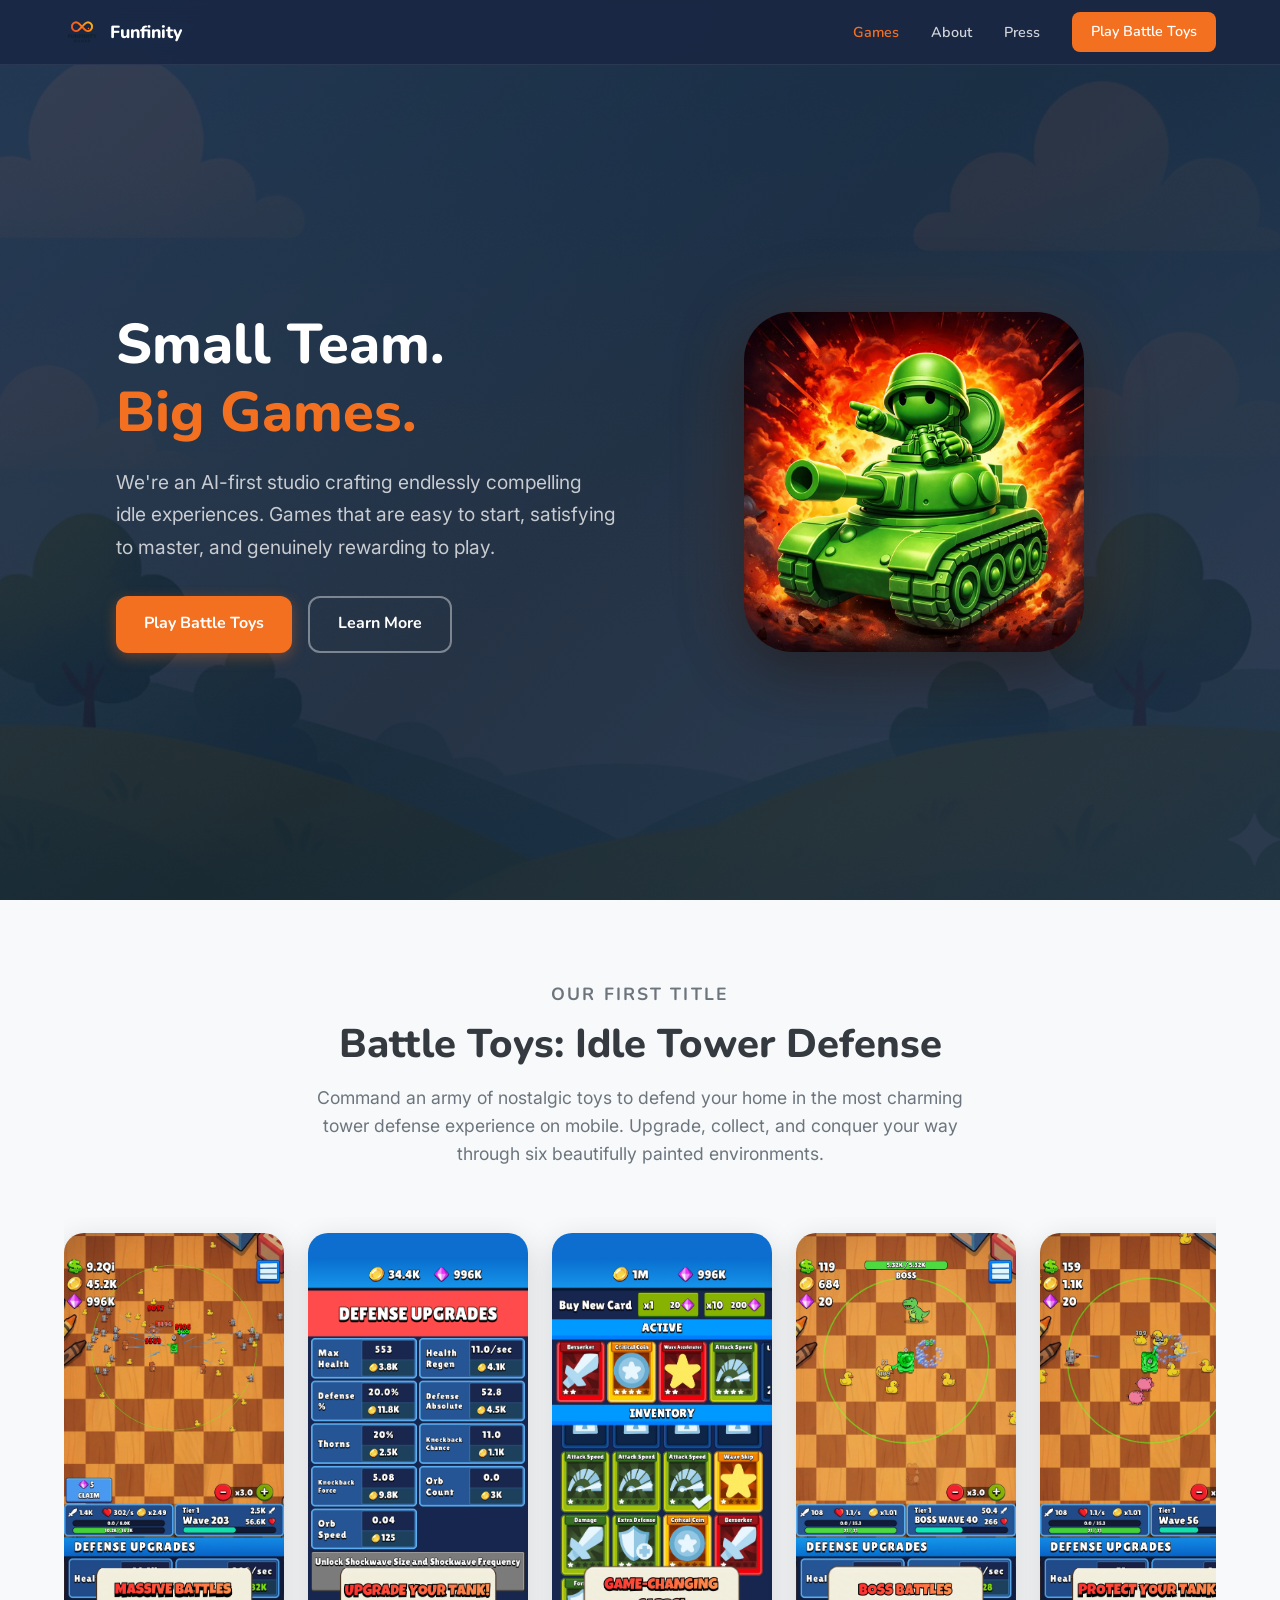
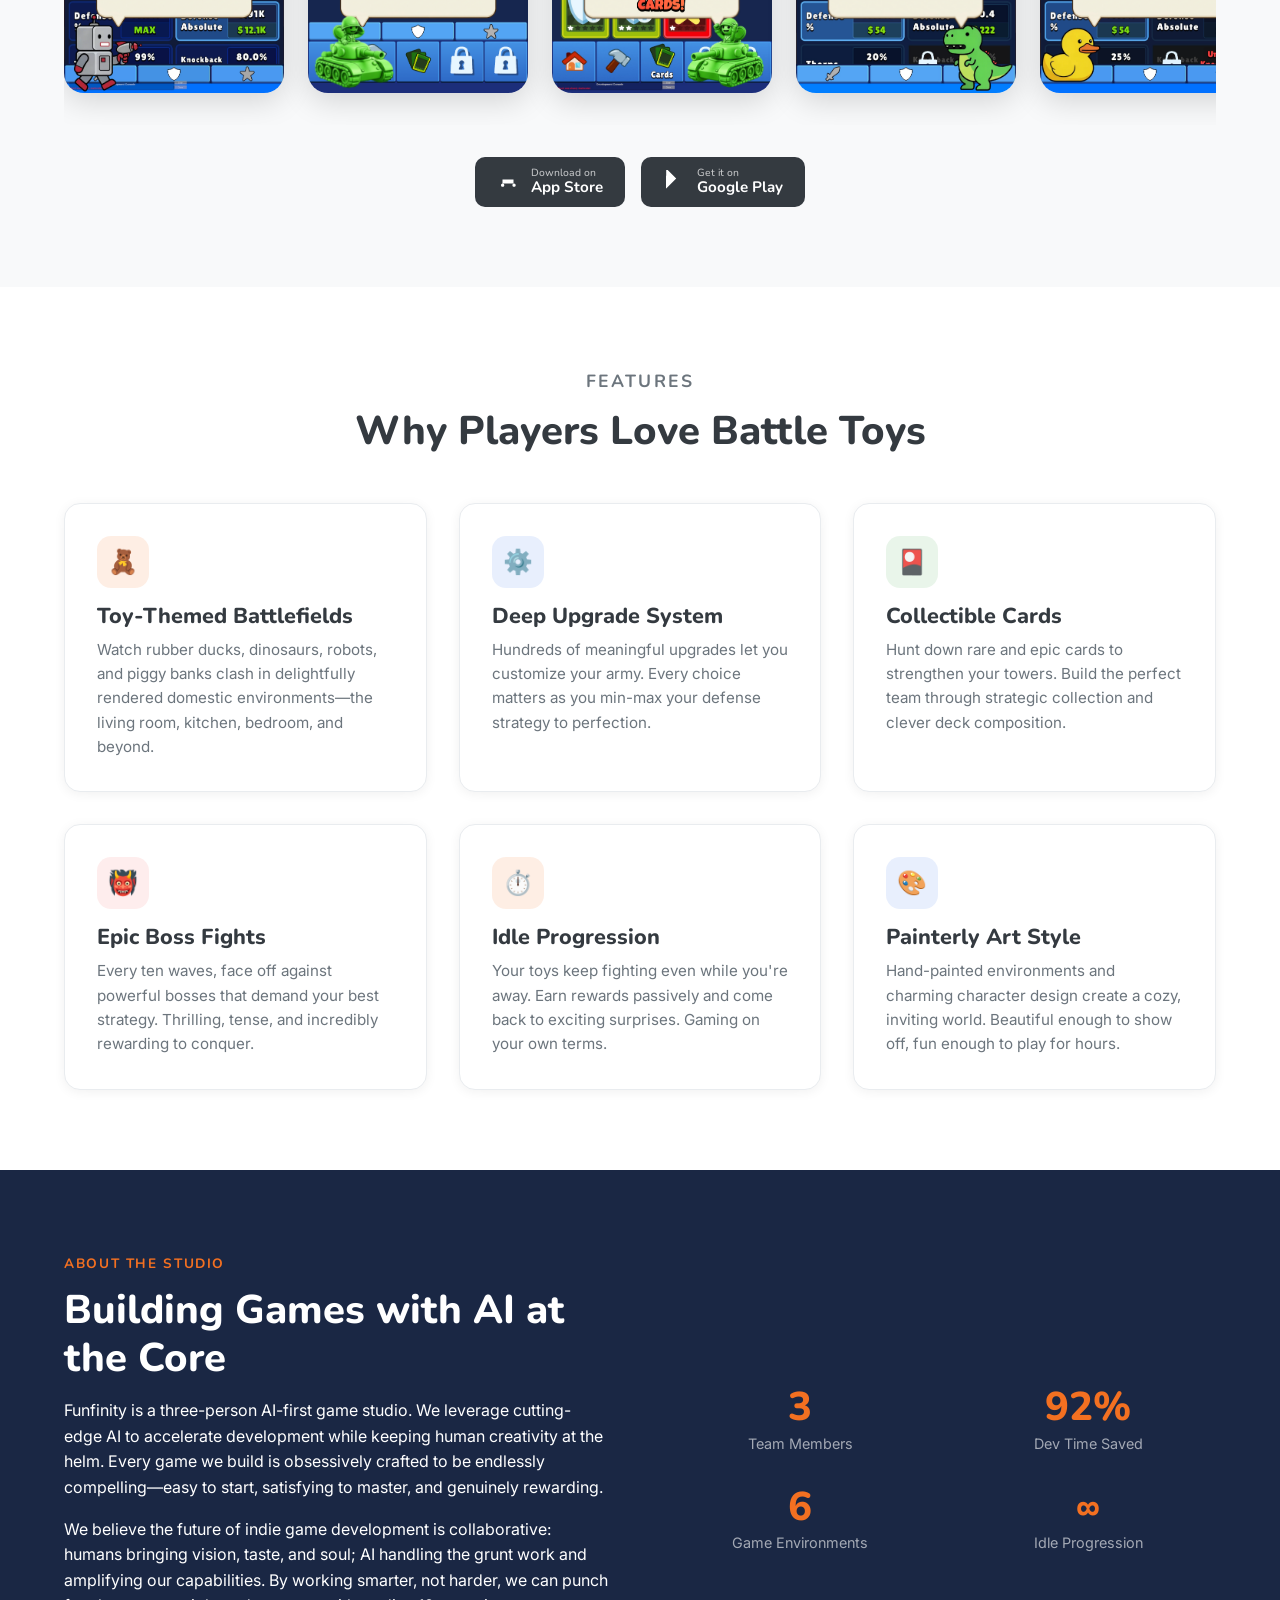
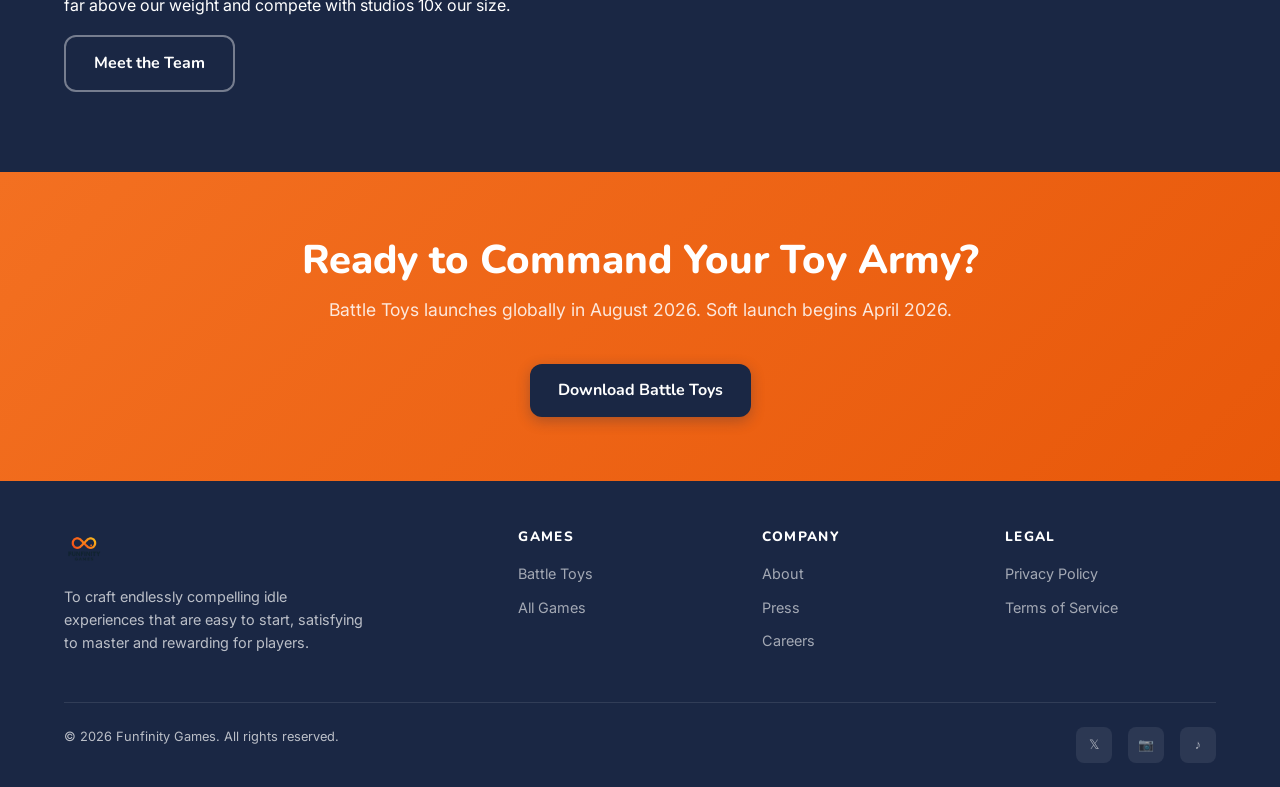
==== index.html @ ddb22864 "Add complete Funfinity Games website Full static site for GitHub Pages: homepage, Battle Toys game p" ====
<!DOCTYPE html>
<html lang="en">
<head>
  <meta charset="UTF-8">
  <meta name="viewport" content="width=device-width, initial-scale=1.0">
  <title>Funfinity Games — Battle Toys: Idle Tower Defense</title>
  <meta name="description" content="Funfinity is an AI-first game studio building endlessly compelling idle games. Play Battle Toys, where childhood toys wage epic battles across your house.">

  <!-- Open Graph for social sharing -->
  <meta property="og:title" content="Funfinity Games — Battle Toys: Idle Tower Defense">
  <meta property="og:description" content="Funfinity is an AI-first game studio building endlessly compelling idle games. Play Battle Toys, where childhood toys wage epic battles across your house.">
  <meta property="og:type" content="website">
  <meta property="og:url" content="https://funfinity.games">
  <meta property="og:image" content="https://funfinity.games/images/battle-toys-icon.png">

  <!-- Google Fonts -->
  <link rel="preconnect" href="https://fonts.googleapis.com">
  <link rel="preconnect" href="https://fonts.gstatic.com" crossorigin>
  <link href="https://fonts.googleapis.com/css2?family=Nunito:wght@600;700;800;900&family=Inter:wght@400;500;600&display=swap" rel="stylesheet">

  <!-- Styles -->
  <link rel="stylesheet" href="styles.css">
</head>
<body>
  <!-- Navigation -->
  <nav class="site-nav">
    <div class="nav-inner container">
      <a href="#" class="nav-logo">
        <img src="images/funfinity-logo.png" alt="Funfinity">
        <span>Funfinity</span>
      </a>
      <ul class="nav-links">
        <li><a href="#games" class="active">Games</a></li>
        <li><a href="about.html">About</a></li>
        <li><a href="press.html">Press</a></li>
        <li><a href="battle-toys.html" class="nav-cta">Play Battle Toys</a></li>
      </ul>
      <button class="nav-toggle" aria-label="Toggle menu">
        <span></span><span></span><span></span>
      </button>
    </div>
  </nav>

  <!-- Hero Section -->
  <section class="hero">
    <div class="hero-bg"></div>
    <div class="container">
      <div class="hero-content">
        <div class="hero-text">
          <h1>Small Team.<br><span class="highlight">Big Games.</span></h1>
          <p class="subtitle">We're an AI-first studio crafting endlessly compelling idle experiences. Games that are easy to start, satisfying to master, and genuinely rewarding to play.</p>
          <div class="hero-buttons">
            <a href="battle-toys.html" class="btn btn-primary">Play Battle Toys</a>
            <a href="about.html" class="btn btn-outline">Learn More</a>
          </div>
        </div>
        <div class="hero-visual">
          <img src="images/battle-toys-icon.png" alt="Battle Toys app icon" class="hero-icon">
        </div>
      </div>
    </div>
  </section>

  <!-- Game Showcase Section -->
  <section id="games" class="section section-light">
    <div class="container">
      <div class="section-header">
        <p class="section-label">Our First Title</p>
        <h2>Battle Toys: Idle Tower Defense</h2>
        <p>Command an army of nostalgic toys to defend your home in the most charming tower defense experience on mobile. Upgrade, collect, and conquer your way through six beautifully painted environments.</p>
      </div>

      <div class="screenshots-row">
        <div class="screenshot-item">
          <img src="images/screenshot-1.png" alt="Battle Toys gameplay">
        </div>
        <div class="screenshot-item">
          <img src="images/screenshot-2.png" alt="Battle Toys gameplay">
        </div>
        <div class="screenshot-item">
          <img src="images/screenshot-3.png" alt="Battle Toys gameplay">
        </div>
        <div class="screenshot-item">
          <img src="images/screenshot-4.png" alt="Battle Toys gameplay">
        </div>
        <div class="screenshot-item">
          <img src="images/screenshot-5.png" alt="Battle Toys gameplay">
        </div>
        <div class="screenshot-item">
          <img src="images/screenshot-6.png" alt="Battle Toys gameplay">
        </div>
      </div>

      <div class="store-buttons" style="justify-content: center; margin-top: 2rem;">
        <a href="#" class="store-btn">
          <svg viewBox="0 0 24 24" xmlns="http://www.w3.org/2000/svg">
            <path d="M17.05 13.5c-.91 0-1.64.75-1.64 1.68 0 .93.73 1.69 1.64 1.69.9 0 1.64-.76 1.64-1.69 0-.93-.74-1.68-1.64-1.68zm-11.4 0c-.91 0-1.64.75-1.64 1.68 0 .93.73 1.69 1.64 1.69.9 0 1.64-.76 1.64-1.69 0-.93-.74-1.68-1.64-1.68zM5.5 9.5h11v4h-11z"/>
          </svg>
          <div>
            <span class="store-label">Download on</span>
            <span class="store-name">App Store</span>
          </div>
        </a>
        <a href="#" class="store-btn">
          <svg viewBox="0 0 24 24" xmlns="http://www.w3.org/2000/svg">
            <path d="M3.2 5.5c-.1.1-.2.3-.2.5v12c0 .2.1.4.2.5l10-10-10-10zm10.8 10.5L6.5 19c-.4.2-.8 0-1-. 4L3.2 6.5c.2.5 1 1 1.3 1.2l7.7 7.3z"/>
          </svg>
          <div>
            <span class="store-label">Get it on</span>
            <span class="store-name">Google Play</span>
          </div>
        </a>
      </div>
    </div>
  </section>

  <!-- Features Section -->
  <section class="section">
    <div class="container">
      <div class="section-header">
        <p class="section-label">Features</p>
        <h2>Why Players Love Battle Toys</h2>
      </div>

      <div class="features-grid">
        <div class="feature-card">
          <div class="feature-icon orange">🧸</div>
          <h3>Toy-Themed Battlefields</h3>
          <p>Watch rubber ducks, dinosaurs, robots, and piggy banks clash in delightfully rendered domestic environments—the living room, kitchen, bedroom, and beyond.</p>
        </div>

        <div class="feature-card">
          <div class="feature-icon blue">⚙️</div>
          <h3>Deep Upgrade System</h3>
          <p>Hundreds of meaningful upgrades let you customize your army. Every choice matters as you min-max your defense strategy to perfection.</p>
        </div>

        <div class="feature-card">
          <div class="feature-icon green">🎴</div>
          <h3>Collectible Cards</h3>
          <p>Hunt down rare and epic cards to strengthen your towers. Build the perfect team through strategic collection and clever deck composition.</p>
        </div>

        <div class="feature-card">
          <div class="feature-icon red">👹</div>
          <h3>Epic Boss Fights</h3>
          <p>Every ten waves, face off against powerful bosses that demand your best strategy. Thrilling, tense, and incredibly rewarding to conquer.</p>
        </div>

        <div class="feature-card">
          <div class="feature-icon orange">⏱️</div>
          <h3>Idle Progression</h3>
          <p>Your toys keep fighting even while you're away. Earn rewards passively and come back to exciting surprises. Gaming on your own terms.</p>
        </div>

        <div class="feature-card">
          <div class="feature-icon blue">🎨</div>
          <h3>Painterly Art Style</h3>
          <p>Hand-painted environments and charming character design create a cozy, inviting world. Beautiful enough to show off, fun enough to play for hours.</p>
        </div>
      </div>
    </div>
  </section>

  <!-- Studio Section -->
  <section class="section section-dark">
    <div class="container">
      <div class="two-col">
        <div>
          <p class="section-label">About the Studio</p>
          <h2>Building Games with AI at the Core</h2>
          <p>Funfinity is a three-person AI-first game studio. We leverage cutting-edge AI to accelerate development while keeping human creativity at the helm. Every game we build is obsessively crafted to be endlessly compelling—easy to start, satisfying to master, and genuinely rewarding.</p>
          <p>We believe the future of indie game development is collaborative: humans bringing vision, taste, and soul; AI handling the grunt work and amplifying our capabilities. By working smarter, not harder, we can punch far above our weight and compete with studios 10x our size.</p>
          <a href="about.html" class="btn btn-outline">Meet the Team</a>
        </div>

        <div class="stats-row">
          <div class="stat-item">
            <div class="stat-number">3</div>
            <div class="stat-label">Team Members</div>
          </div>
          <div class="stat-item">
            <div class="stat-number">92%</div>
            <div class="stat-label">Dev Time Saved</div>
          </div>
          <div class="stat-item">
            <div class="stat-number">6</div>
            <div class="stat-label">Game Environments</div>
          </div>
          <div class="stat-item">
            <div class="stat-number">∞</div>
            <div class="stat-label">Idle Progression</div>
          </div>
        </div>
      </div>
    </div>
  </section>

  <!-- CTA Band -->
  <section class="cta-band">
    <div class="container">
      <h2>Ready to Command Your Toy Army?</h2>
      <p>Battle Toys launches globally in August 2026. Soft launch begins April 2026.</p>
      <a href="battle-toys.html" class="btn btn-dark" style="margin-top: 1rem;">Download Battle Toys</a>
    </div>
  </section>

  <!-- Footer -->
  <footer class="site-footer">
    <div class="container">
      <div class="footer-grid">
        <div class="footer-brand">
          <img src="images/funfinity-logo.png" alt="Funfinity">
          <p>To craft endlessly compelling idle experiences that are easy to start, satisfying to master and rewarding for players.</p>
        </div>

        <div class="footer-col">
          <h4>Games</h4>
          <ul>
            <li><a href="battle-toys.html">Battle Toys</a></li>
            <li><a href="#games">All Games</a></li>
          </ul>
        </div>

        <div class="footer-col">
          <h4>Company</h4>
          <ul>
            <li><a href="about.html">About</a></li>
            <li><a href="press.html">Press</a></li>
            <li><a href="#">Careers</a></li>
          </ul>
        </div>

        <div class="footer-col">
          <h4>Legal</h4>
          <ul>
            <li><a href="privacy.html">Privacy Policy</a></li>
            <li><a href="terms.html">Terms of Service</a></li>
          </ul>
        </div>
      </div>

      <div class="footer-bottom">
        <p>&copy; 2026 Funfinity Games. All rights reserved.</p>
        <div class="footer-social">
          <a href="#" title="X / Twitter" aria-label="Follow on X">𝕏</a>
          <a href="#" title="Instagram" aria-label="Follow on Instagram">📷</a>
          <a href="#" title="TikTok" aria-label="Follow on TikTok">♪</a>
        </div>
      </div>
    </div>
  </footer>

  <!-- Mobile Menu Toggle Script -->
  <script>
    document.querySelector('.nav-toggle').addEventListener('click', () => {
      document.querySelector('.nav-links').classList.toggle('open');
    });

    // Close mobile menu when a link is clicked
    document.querySelectorAll('.nav-links a').forEach(link => {
      link.addEventListener('click', () => {
        document.querySelector('.nav-links').classList.remove('open');
      });
    });
  </script>
</body>
</html>
---- styles.css ----
/* ============================================
   FUNFINITY GAMES — Website Styles
   Brand colors derived from logo & game UI
   ============================================ */

/* ---------- Reset & Base ---------- */
*, *::before, *::after { box-sizing: border-box; margin: 0; padding: 0; }

:root {
  /* Brand palette */
  --navy:       #1a2744;
  --navy-light: #243352;
  --blue:       #2563eb;
  --blue-ui:    #3478f6;
  --orange:     #f37021;
  --orange-light:#f9a825;
  --green:      #4caf50;
  --green-dark: #388e3c;
  --red-accent: #ef5350;
  --cream:      #fdf6ec;
  --white:      #ffffff;
  --gray-100:   #f8f9fa;
  --gray-200:   #e9ecef;
  --gray-400:   #adb5bd;
  --gray-600:   #6c757d;
  --gray-800:   #343a40;

  /* Typography */
  --font-heading: 'Nunito', 'Segoe UI', sans-serif;
  --font-body:    'Inter', 'Segoe UI', sans-serif;

  /* Layout */
  --max-w: 1200px;
  --section-py: 5rem;
}

html { scroll-behavior: smooth; font-size: 16px; }

body {
  font-family: var(--font-body);
  color: var(--gray-800);
  background: var(--white);
  line-height: 1.6;
  -webkit-font-smoothing: antialiased;
}

img { max-width: 100%; height: auto; display: block; }
a { color: var(--blue); text-decoration: none; transition: color .2s; }
a:hover { color: var(--orange); }

.container { max-width: var(--max-w); margin: 0 auto; padding: 0 1.5rem; }

/* ---------- Typography ---------- */
h1, h2, h3, h4 { font-family: var(--font-heading); font-weight: 800; line-height: 1.2; }
h1 { font-size: clamp(2.25rem, 5vw, 3.5rem); }
h2 { font-size: clamp(1.75rem, 4vw, 2.5rem); margin-bottom: 1rem; }
h3 { font-size: 1.35rem; margin-bottom: .5rem; }
p  { margin-bottom: 1rem; }

.section-label {
  display: inline-block;
  font-family: var(--font-heading);
  font-size: .85rem;
  font-weight: 700;
  letter-spacing: .12em;
  text-transform: uppercase;
  color: var(--orange);
  margin-bottom: .75rem;
}

/* ---------- Navigation ---------- */
.site-nav {
  position: fixed; top: 0; left: 0; right: 0; z-index: 1000;
  background: rgba(26, 39, 68, .95);
  backdrop-filter: blur(10px);
  -webkit-backdrop-filter: blur(10px);
  border-bottom: 1px solid rgba(255,255,255,.08);
}

.nav-inner {
  max-width: var(--max-w);
  margin: 0 auto;
  padding: 0 1.5rem;
  display: flex;
  align-items: center;
  justify-content: space-between;
  height: 64px;
}

.nav-logo { display: flex; align-items: center; gap: .6rem; }
.nav-logo img { height: 36px; width: auto; }
.nav-logo span { font-family: var(--font-heading); font-weight: 800; font-size: 1.1rem; color: var(--white); }

.nav-links { display: flex; align-items: center; gap: 2rem; list-style: none; }
.nav-links a {
  font-family: var(--font-heading);
  font-size: .9rem;
  font-weight: 600;
  color: rgba(255,255,255,.8);
  transition: color .2s;
}
.nav-links a:hover, .nav-links a.active { color: var(--orange); }

.nav-cta {
  display: inline-flex; align-items: center; gap: .4rem;
  padding: .5rem 1.2rem;
  background: var(--orange);
  color: var(--white) !important;
  border-radius: 8px;
  font-weight: 700;
  font-size: .85rem;
  transition: background .2s, transform .15s;
}
.nav-cta:hover { background: #e0601a; color: var(--white) !important; transform: translateY(-1px); }

/* Mobile menu */
.nav-toggle { display: none; background: none; border: none; cursor: pointer; padding: .5rem; }
.nav-toggle span { display: block; width: 22px; height: 2px; background: var(--white); margin: 5px 0; transition: .3s; border-radius: 1px; }

@media (max-width: 768px) {
  .nav-toggle { display: block; }
  .nav-links {
    position: fixed; top: 64px; left: 0; right: 0;
    background: var(--navy);
    flex-direction: column;
    padding: 1.5rem;
    gap: 1.2rem;
    transform: translateY(-100%);
    opacity: 0;
    pointer-events: none;
    transition: .3s;
  }
  .nav-links.open { transform: translateY(0); opacity: 1; pointer-events: all; }
}

/* ---------- Buttons ---------- */
.btn {
  display: inline-flex; align-items: center; gap: .5rem;
  padding: .85rem 1.75rem;
  border-radius: 12px;
  font-family: var(--font-heading);
  font-weight: 700;
  font-size: 1rem;
  border: none;
  cursor: pointer;
  transition: transform .15s, box-shadow .2s, background .2s;
}
.btn:hover { transform: translateY(-2px); }

.btn-primary {
  background: var(--orange);
  color: var(--white);
  box-shadow: 0 4px 14px rgba(243, 112, 33, .35);
}
.btn-primary:hover { background: #e0601a; color: var(--white); box-shadow: 0 6px 20px rgba(243,112,33,.45); }

.btn-secondary {
  background: var(--white);
  color: var(--navy);
  border: 2px solid var(--gray-200);
}
.btn-secondary:hover { border-color: var(--orange); color: var(--orange); }

.btn-dark {
  background: var(--navy);
  color: var(--white);
  box-shadow: 0 4px 14px rgba(26,39,68,.3);
}
.btn-dark:hover { background: var(--navy-light); color: var(--white); }

.btn-outline {
  background: transparent;
  color: var(--white);
  border: 2px solid rgba(255,255,255,.4);
}
.btn-outline:hover { border-color: var(--white); color: var(--white); background: rgba(255,255,255,.1); }

.btn-sm { padding: .6rem 1.2rem; font-size: .9rem; border-radius: 8px; }

/* Store buttons */
.store-buttons { display: flex; gap: 1rem; flex-wrap: wrap; }
.store-btn {
  display: inline-flex; align-items: center; gap: .6rem;
  padding: .7rem 1.4rem;
  background: var(--gray-800);
  color: var(--white);
  border-radius: 10px;
  font-family: var(--font-heading);
  font-weight: 700;
  font-size: .95rem;
  transition: background .2s, transform .15s;
}
.store-btn:hover { background: #000; color: var(--white); transform: translateY(-1px); }
.store-btn svg { width: 24px; height: 24px; fill: currentColor; }
.store-btn .store-label { font-size: .65rem; font-weight: 500; opacity: .7; display: block; line-height: 1; }
.store-btn .store-name { display: block; line-height: 1.1; }

/* ---------- Hero Section ---------- */
.hero {
  position: relative;
  min-height: 100vh;
  display: flex;
  align-items: center;
  background: linear-gradient(135deg, var(--navy) 0%, #0f1b33 50%, #1a2744 100%);
  overflow: hidden;
  padding-top: 64px;
}

.hero-bg {
  position: absolute; inset: 0;
  background: url('images/bg-landscape.png') center bottom / cover no-repeat;
  opacity: .12;
}

.hero-content {
  position: relative; z-index: 2;
  display: grid;
  grid-template-columns: 1fr 1fr;
  gap: 3rem;
  align-items: center;
  padding: 4rem 0;
}

.hero-text { color: var(--white); }
.hero-text h1 { margin-bottom: 1.25rem; }
.hero-text h1 .highlight { color: var(--orange); }
.hero-text .subtitle {
  font-size: 1.2rem;
  color: rgba(255,255,255,.75);
  margin-bottom: 2rem;
  max-width: 500px;
  line-height: 1.7;
}

.hero-buttons { display: flex; gap: 1rem; flex-wrap: wrap; }

.hero-visual {
  display: flex;
  justify-content: center;
  align-items: center;
  position: relative;
}

.hero-icon {
  width: 340px;
  height: 340px;
  border-radius: 48px;
  box-shadow: 0 20px 60px rgba(0,0,0,.4), 0 0 80px rgba(243,112,33,.15);
  animation: float 4s ease-in-out infinite;
}

@keyframes float {
  0%, 100% { transform: translateY(0); }
  50% { transform: translateY(-12px); }
}

@media (max-width: 768px) {
  .hero-content { grid-template-columns: 1fr; text-align: center; }
  .hero-text .subtitle { margin-left: auto; margin-right: auto; }
  .hero-buttons { justify-content: center; }
  .hero-icon { width: 220px; height: 220px; border-radius: 36px; }
  .hero-visual { order: -1; }
}

/* ---------- Section Base ---------- */
.section { padding: var(--section-py) 0; }
.section-light { background: var(--gray-100); }
.section-dark { background: var(--navy); color: var(--white); }
.section-cream { background: var(--cream); }

.section-header { text-align: center; max-width: 680px; margin: 0 auto 3rem; }
.section-header p { color: var(--gray-600); font-size: 1.1rem; }
.section-dark .section-header p { color: rgba(255,255,255,.65); }

/* ---------- Features Grid ---------- */
.features-grid {
  display: grid;
  grid-template-columns: repeat(auto-fit, minmax(320px, 1fr));
  gap: 2rem;
}

.feature-card {
  background: var(--white);
  border-radius: 16px;
  padding: 2rem;
  box-shadow: 0 2px 12px rgba(0,0,0,.06);
  transition: transform .2s, box-shadow .2s;
  border: 1px solid var(--gray-200);
}
.feature-card:hover { transform: translateY(-4px); box-shadow: 0 8px 30px rgba(0,0,0,.1); }

.feature-icon {
  width: 52px; height: 52px;
  border-radius: 14px;
  display: flex; align-items: center; justify-content: center;
  font-size: 1.5rem;
  margin-bottom: 1rem;
}
.feature-icon.orange { background: rgba(243,112,33,.12); color: var(--orange); }
.feature-icon.blue   { background: rgba(37,99,235,.1); color: var(--blue); }
.feature-icon.green  { background: rgba(76,175,80,.12); color: var(--green); }
.feature-icon.red    { background: rgba(239,83,80,.1); color: var(--red-accent); }

.feature-card p { color: var(--gray-600); font-size: .95rem; margin-bottom: 0; }

/* ---------- Screenshots Carousel ---------- */
.screenshots-row {
  display: flex;
  gap: 1.5rem;
  overflow-x: auto;
  scroll-snap-type: x mandatory;
  -webkit-overflow-scrolling: touch;
  padding: 1rem .5rem 2rem;
}
.screenshots-row::-webkit-scrollbar { height: 6px; }
.screenshots-row::-webkit-scrollbar-thumb { background: var(--gray-400); border-radius: 3px; }

.screenshot-item {
  flex: 0 0 auto;
  scroll-snap-align: start;
  width: 220px;
  border-radius: 20px;
  overflow: hidden;
  box-shadow: 0 8px 30px rgba(0,0,0,.15);
  transition: transform .2s;
}
.screenshot-item:hover { transform: scale(1.03); }
.screenshot-item img { width: 100%; height: auto; }

/* ---------- Stats Row ---------- */
.stats-row {
  display: grid;
  grid-template-columns: repeat(auto-fit, minmax(180px, 1fr));
  gap: 2rem;
  text-align: center;
  padding: 2rem 0;
}

.stat-item .stat-number {
  font-family: var(--font-heading);
  font-size: 2.5rem;
  font-weight: 800;
  color: var(--orange);
  line-height: 1;
}
.stat-item .stat-label {
  font-size: .9rem;
  color: rgba(255,255,255,.6);
  margin-top: .3rem;
}

/* ---------- Team Grid ---------- */
.team-grid {
  display: grid;
  grid-template-columns: repeat(auto-fit, minmax(280px, 1fr));
  gap: 2rem;
}

.team-card {
  text-align: center;
  background: var(--white);
  border-radius: 16px;
  padding: 2.5rem 2rem;
  box-shadow: 0 2px 12px rgba(0,0,0,.06);
  border: 1px solid var(--gray-200);
}

.team-avatar {
  width: 80px; height: 80px;
  border-radius: 50%;
  margin: 0 auto 1rem;
  display: flex; align-items: center; justify-content: center;
  font-size: 2rem;
  font-family: var(--font-heading);
  font-weight: 800;
  color: var(--white);
}

.team-card h3 { margin-bottom: .25rem; }
.team-card .team-role {
  color: var(--orange);
  font-weight: 600;
  font-size: .9rem;
  margin-bottom: .75rem;
}
.team-card p { color: var(--gray-600); font-size: .9rem; margin-bottom: 0; }

/* ---------- AI Section ---------- */
.ai-section {
  background: linear-gradient(135deg, var(--navy) 0%, #0f1b33 100%);
  color: var(--white);
  position: relative;
  overflow: hidden;
}

.ai-grid {
  display: grid;
  grid-template-columns: 1fr 1fr;
  gap: 4rem;
  align-items: center;
}

.ai-steps { display: flex; flex-direction: column; gap: 1.5rem; }

.ai-step {
  display: flex; gap: 1rem; align-items: flex-start;
  background: rgba(255,255,255,.06);
  border-radius: 12px;
  padding: 1.25rem;
  border: 1px solid rgba(255,255,255,.08);
}

.ai-step-num {
  flex: 0 0 40px; height: 40px;
  border-radius: 10px;
  background: var(--orange);
  color: var(--white);
  display: flex; align-items: center; justify-content: center;
  font-family: var(--font-heading);
  font-weight: 800;
  font-size: 1.1rem;
}

.ai-step h4 { font-size: 1rem; margin-bottom: .25rem; }
.ai-step p { color: rgba(255,255,255,.6); font-size: .9rem; margin-bottom: 0; }

@media (max-width: 768px) {
  .ai-grid { grid-template-columns: 1fr; }
}

/* ---------- Press Page ---------- */
.fact-table {
  width: 100%;
  border-collapse: collapse;
  margin: 1.5rem 0;
}
.fact-table th, .fact-table td {
  padding: .85rem 1rem;
  text-align: left;
  border-bottom: 1px solid var(--gray-200);
}
.fact-table th {
  font-family: var(--font-heading);
  font-weight: 700;
  color: var(--gray-600);
  width: 200px;
  font-size: .9rem;
  text-transform: uppercase;
  letter-spacing: .05em;
}
.fact-table td { font-size: 1rem; }

.press-assets-grid {
  display: grid;
  grid-template-columns: repeat(auto-fit, minmax(260px, 1fr));
  gap: 1.5rem;
}

.press-asset-card {
  background: var(--gray-100);
  border-radius: 12px;
  padding: 1.5rem;
  border: 1px solid var(--gray-200);
}
.press-asset-card h4 { margin-bottom: .5rem; }
.press-asset-card p { color: var(--gray-600); font-size: .9rem; margin-bottom: 0; }

/* ---------- CTA Band ---------- */
.cta-band {
  background: linear-gradient(135deg, var(--orange) 0%, #e8580a 100%);
  color: var(--white);
  text-align: center;
  padding: 4rem 1.5rem;
}
.cta-band h2 { color: var(--white); margin-bottom: .75rem; }
.cta-band p { color: rgba(255,255,255,.85); font-size: 1.1rem; margin-bottom: 1.5rem; }

/* ---------- Footer ---------- */
.site-footer {
  background: var(--navy);
  color: rgba(255,255,255,.7);
  padding: 3rem 0 1.5rem;
}

.footer-grid {
  display: grid;
  grid-template-columns: 2fr 1fr 1fr 1fr;
  gap: 2rem;
  padding-bottom: 2rem;
  border-bottom: 1px solid rgba(255,255,255,.1);
}

.footer-brand img { height: 40px; margin-bottom: 1rem; }
.footer-brand p { font-size: .9rem; max-width: 300px; }

.footer-col h4 {
  font-family: var(--font-heading);
  color: var(--white);
  font-size: .85rem;
  text-transform: uppercase;
  letter-spacing: .1em;
  margin-bottom: 1rem;
}
.footer-col ul { list-style: none; }
.footer-col li { margin-bottom: .5rem; }
.footer-col a { color: rgba(255,255,255,.6); font-size: .9rem; }
.footer-col a:hover { color: var(--orange); }

.footer-bottom {
  display: flex;
  justify-content: space-between;
  align-items: center;
  padding-top: 1.5rem;
  font-size: .8rem;
}

.footer-social { display: flex; gap: 1rem; }
.footer-social a {
  width: 36px; height: 36px;
  border-radius: 8px;
  background: rgba(255,255,255,.08);
  display: flex; align-items: center; justify-content: center;
  color: rgba(255,255,255,.6);
  transition: .2s;
}
.footer-social a:hover { background: var(--orange); color: var(--white); }

@media (max-width: 768px) {
  .footer-grid { grid-template-columns: 1fr 1fr; }
  .footer-bottom { flex-direction: column; gap: .75rem; text-align: center; }
}

/* ---------- Page Hero (inner pages) ---------- */
.page-hero {
  background: linear-gradient(135deg, var(--navy) 0%, #0f1b33 100%);
  color: var(--white);
  padding: 8rem 0 4rem;
  text-align: center;
}
.page-hero h1 { margin-bottom: .75rem; }
.page-hero p { color: rgba(255,255,255,.65); font-size: 1.15rem; max-width: 600px; margin: 0 auto; }

/* ---------- Content Sections ---------- */
.content-block { max-width: 800px; margin: 0 auto; }
.content-block h2 { margin-top: 2.5rem; }
.content-block p { color: var(--gray-600); line-height: 1.8; }

/* ---------- Mission Banner ---------- */
.mission-banner {
  background: var(--cream);
  border-left: 4px solid var(--orange);
  border-radius: 0 12px 12px 0;
  padding: 2rem 2.5rem;
  margin: 2rem 0;
}
.mission-banner p {
  font-family: var(--font-heading);
  font-size: 1.15rem;
  font-weight: 600;
  color: var(--navy);
  font-style: italic;
  margin-bottom: 0;
}

/* ---------- Two Column Layout ---------- */
.two-col {
  display: grid;
  grid-template-columns: 1fr 1fr;
  gap: 4rem;
  align-items: center;
}
@media (max-width: 768px) {
  .two-col { grid-template-columns: 1fr; gap: 2rem; }
}

/* ---------- Badge ---------- */
.badge {
  display: inline-block;
  padding: .3rem .8rem;
  border-radius: 6px;
  font-size: .8rem;
  font-weight: 700;
  font-family: var(--font-heading);
}
.badge-orange { background: rgba(243,112,33,.12); color: var(--orange); }
.badge-green  { background: rgba(76,175,80,.12); color: var(--green-dark); }
.badge-blue   { background: rgba(37,99,235,.1); color: var(--blue); }

/* ---------- Utilities ---------- */
.text-center { text-align: center; }
.mt-1 { margin-top: .5rem; }
.mt-2 { margin-top: 1rem; }
.mt-3 { margin-top: 1.5rem; }
.mt-4 { margin-top: 2rem; }
.mb-0 { margin-bottom: 0; }
.gap-1 { gap: 1rem; }

/* ---------- Google Fonts Link (placed in HTML) ---------- */
/* @import url('https://fonts.googleapis.com/css2?family=Nunito:wght@600;700;800;900&family=Inter:wght@400;500;600&display=swap'); */
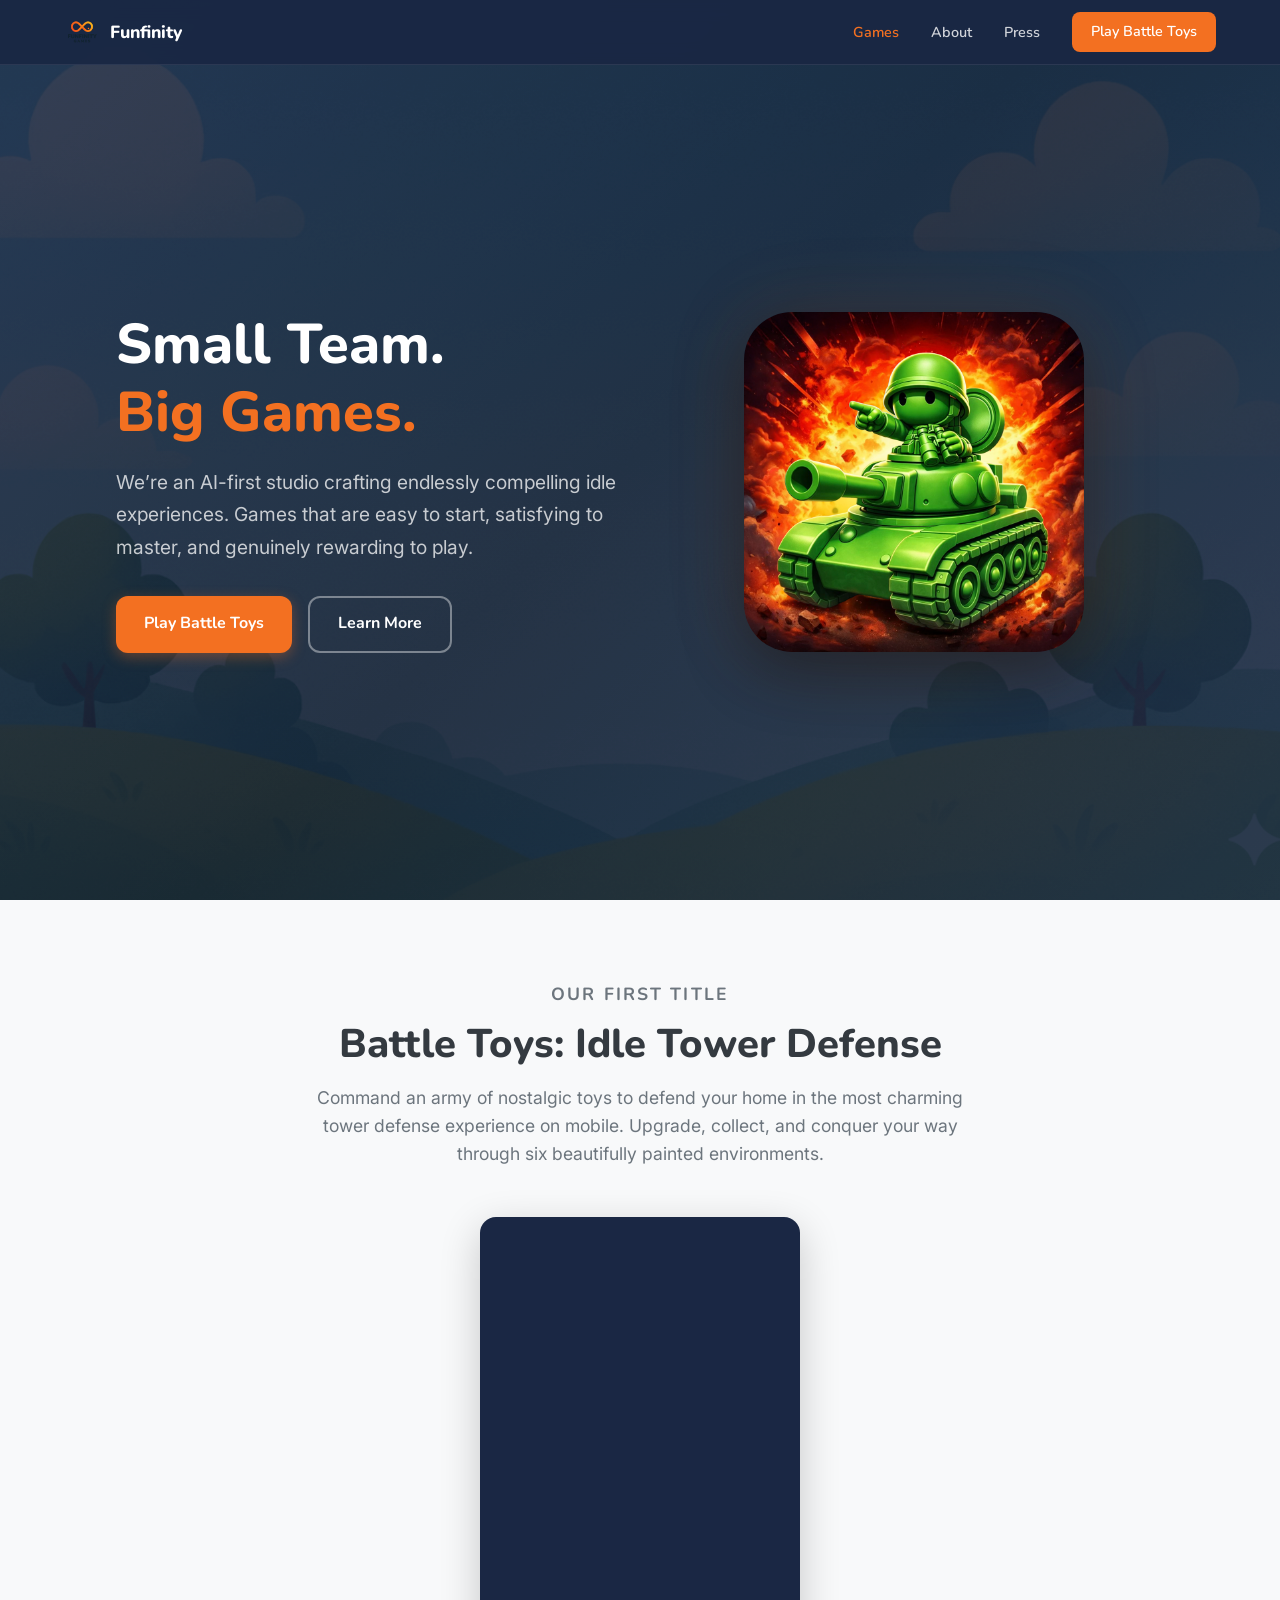
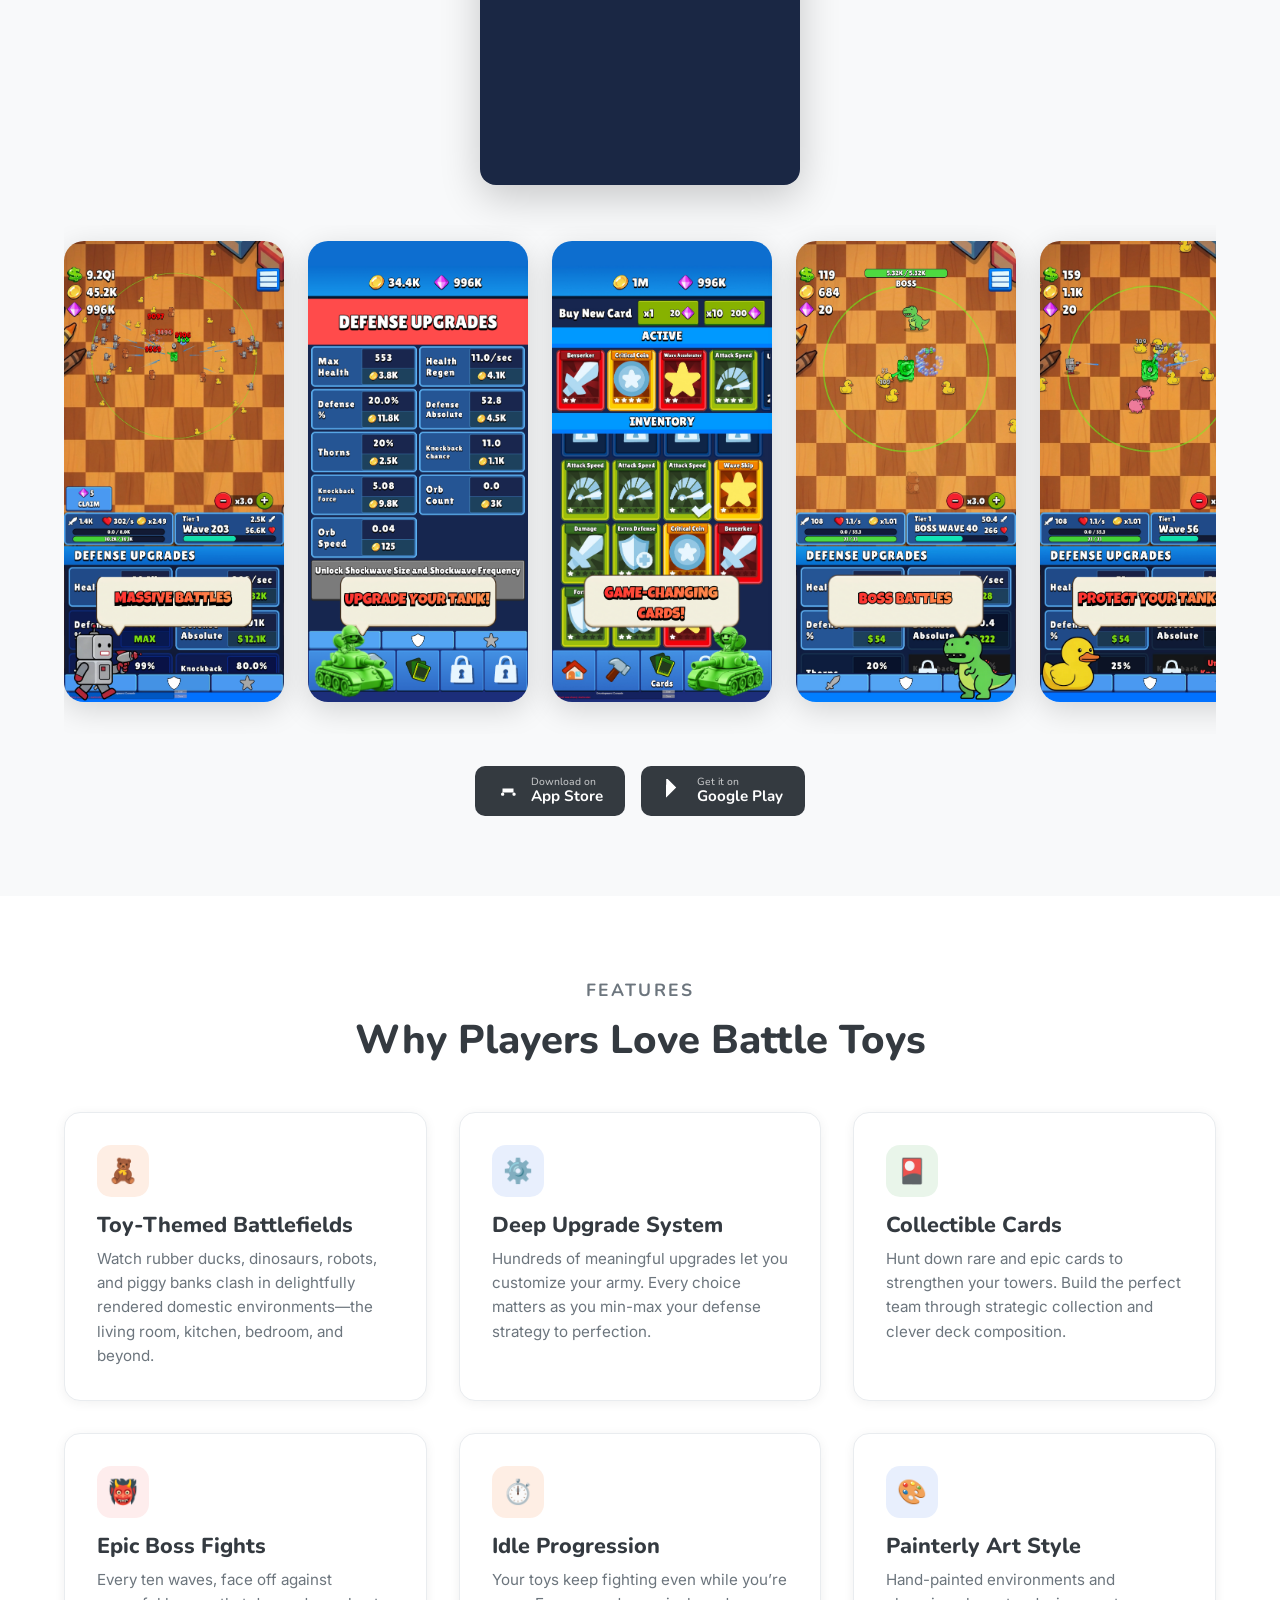
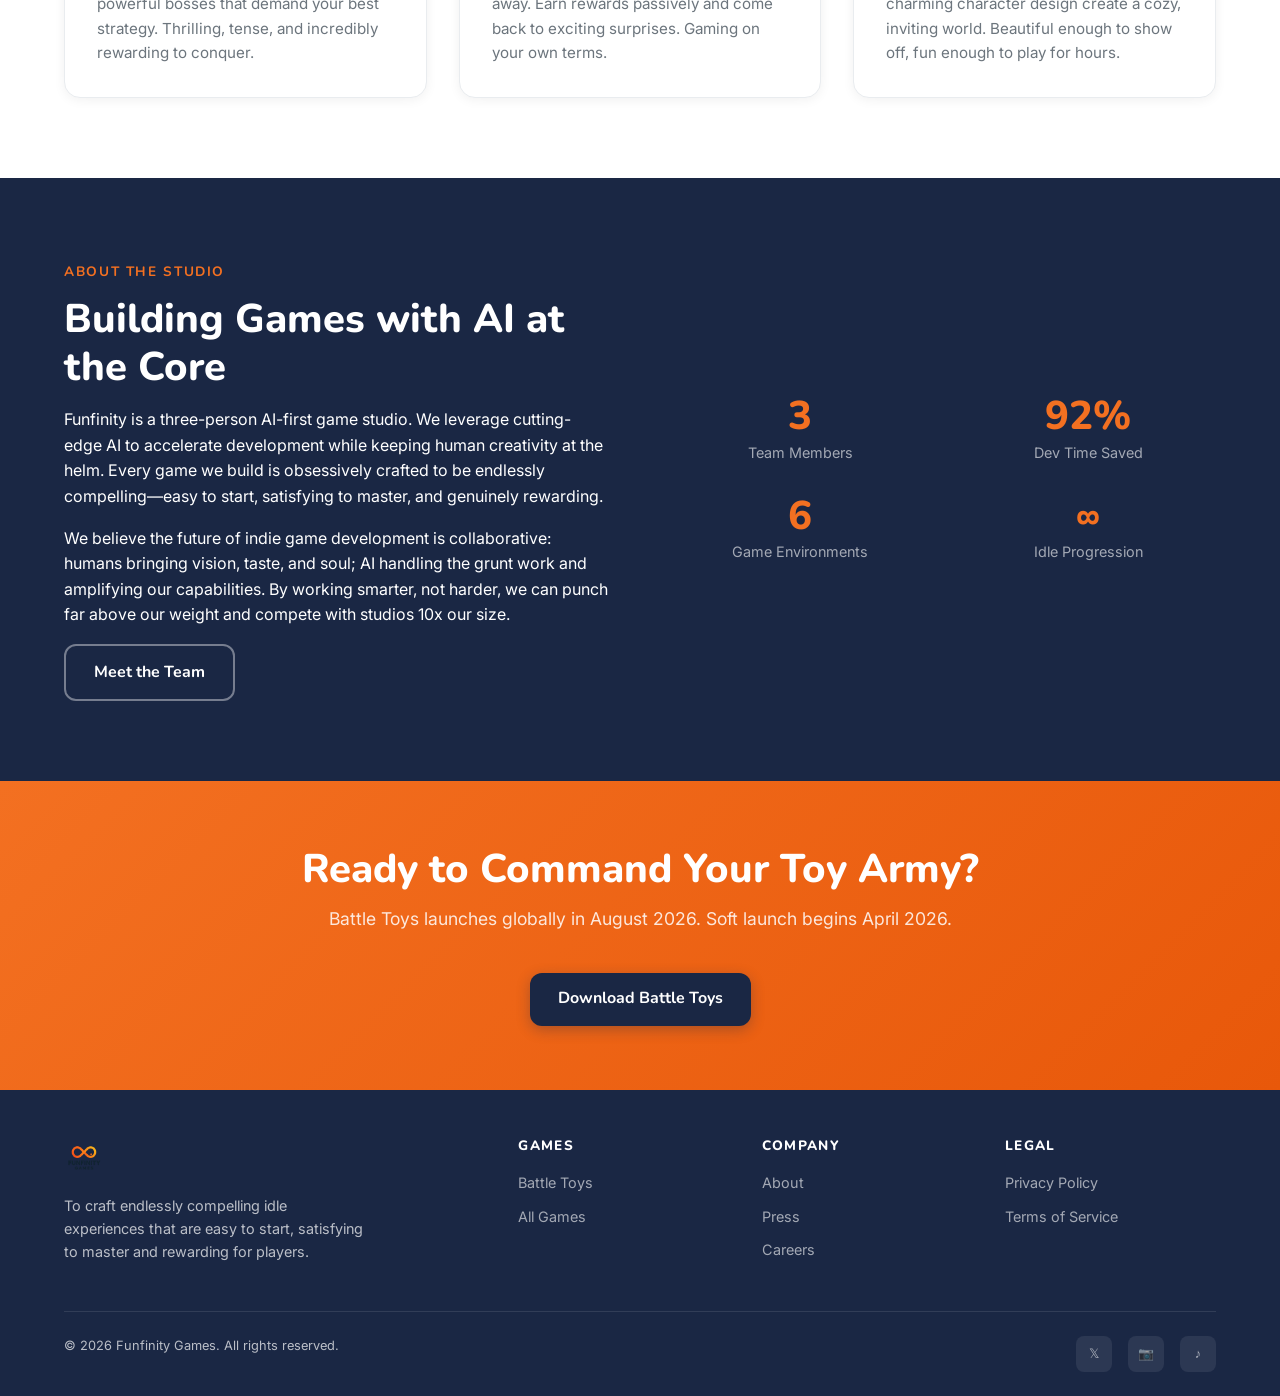
==== commit 9eed416e: "Add YouTube video embed to homepage" ====
--- a/index.html
+++ b/index.html
@@ -48,7 +48,7 @@
       <div class="hero-content">
         <div class="hero-text">
           <h1>Small Team.<br><span class="highlight">Big Games.</span></h1>
-          <p class="subtitle">We're an AI-first studio crafting endlessly compelling idle experiences. Games that are easy to start, satisfying to master, and genuinely rewarding to play.</p>
+          <p class="subtitle">We’re an AI-first studio crafting endlessly compelling idle experiences. Games that are easy to start, satisfying to master, and genuinely rewarding to play.</p>
           <div class="hero-buttons">
             <a href="battle-toys.html" class="btn btn-primary">Play Battle Toys</a>
             <a href="about.html" class="btn btn-outline">Learn More</a>
@@ -68,6 +68,12 @@
         <p class="section-label">Our First Title</p>
         <h2>Battle Toys: Idle Tower Defense</h2>
         <p>Command an army of nostalgic toys to defend your home in the most charming tower defense experience on mobile. Upgrade, collect, and conquer your way through six beautifully painted environments.</p>
+      </div>
+
+      <div class="video-showcase">
+        <div class="video-container">
+          <iframe src="https://www.youtube.com/embed/DR1g25u87j0" title="Battle Toys Gameplay" allow="accelerometer; autoplay; clipboard-write; encrypted-media; gyroscope; picture-in-picture" allowfullscreen></iframe>
+        </div>
       </div>
 
       <div class="screenshots-row">
@@ -150,7 +156,7 @@
         <div class="feature-card">
           <div class="feature-icon orange">⏱️</div>
           <h3>Idle Progression</h3>
-          <p>Your toys keep fighting even while you're away. Earn rewards passively and come back to exciting surprises. Gaming on your own terms.</p>
+          <p>Your toys keep fighting even while you’re away. Earn rewards passively and come back to exciting surprises. Gaming on your own terms.</p>
         </div>
 
         <div class="feature-card">
--- a/styles.css
+++ b/styles.css
@@ -428,6 +428,32 @@
   .ai-grid { grid-template-columns: 1fr; }
 }
 
+/* ---------- Video Embed ---------- */
+.video-showcase {
+  display: flex;
+  justify-content: center;
+  margin: 2.5rem 0;
+}
+.video-container {
+  position: relative;
+  width: 320px;
+  aspect-ratio: 9 / 16;
+  border-radius: 16px;
+  overflow: hidden;
+  box-shadow: 0 12px 40px rgba(0,0,0,.2);
+  background: var(--navy);
+}
+.video-container iframe {
+  position: absolute;
+  top: 0; left: 0;
+  width: 100%;
+  height: 100%;
+  border: none;
+}
+@media (max-width: 768px) {
+  .video-container { width: 260px; }
+}
+
 /* ---------- Press Page ---------- */
 .fact-table {
   width: 100%;
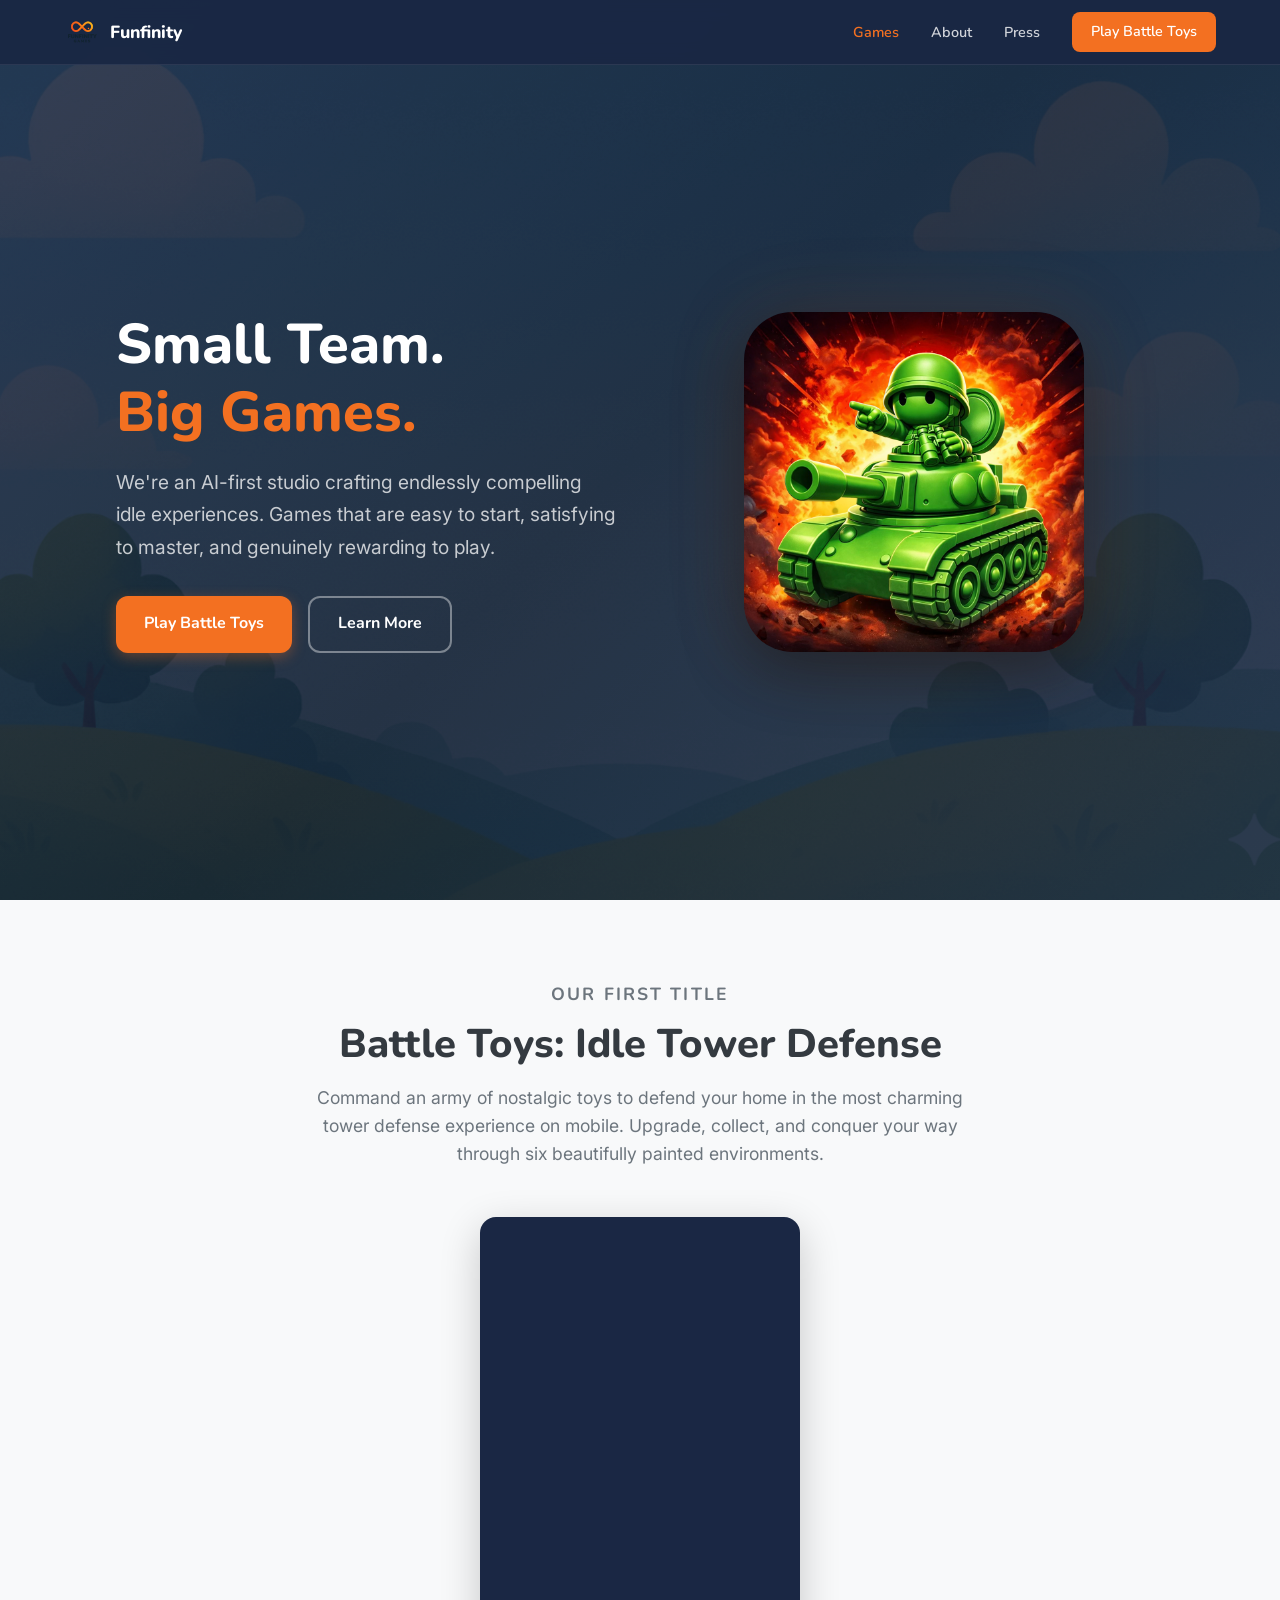
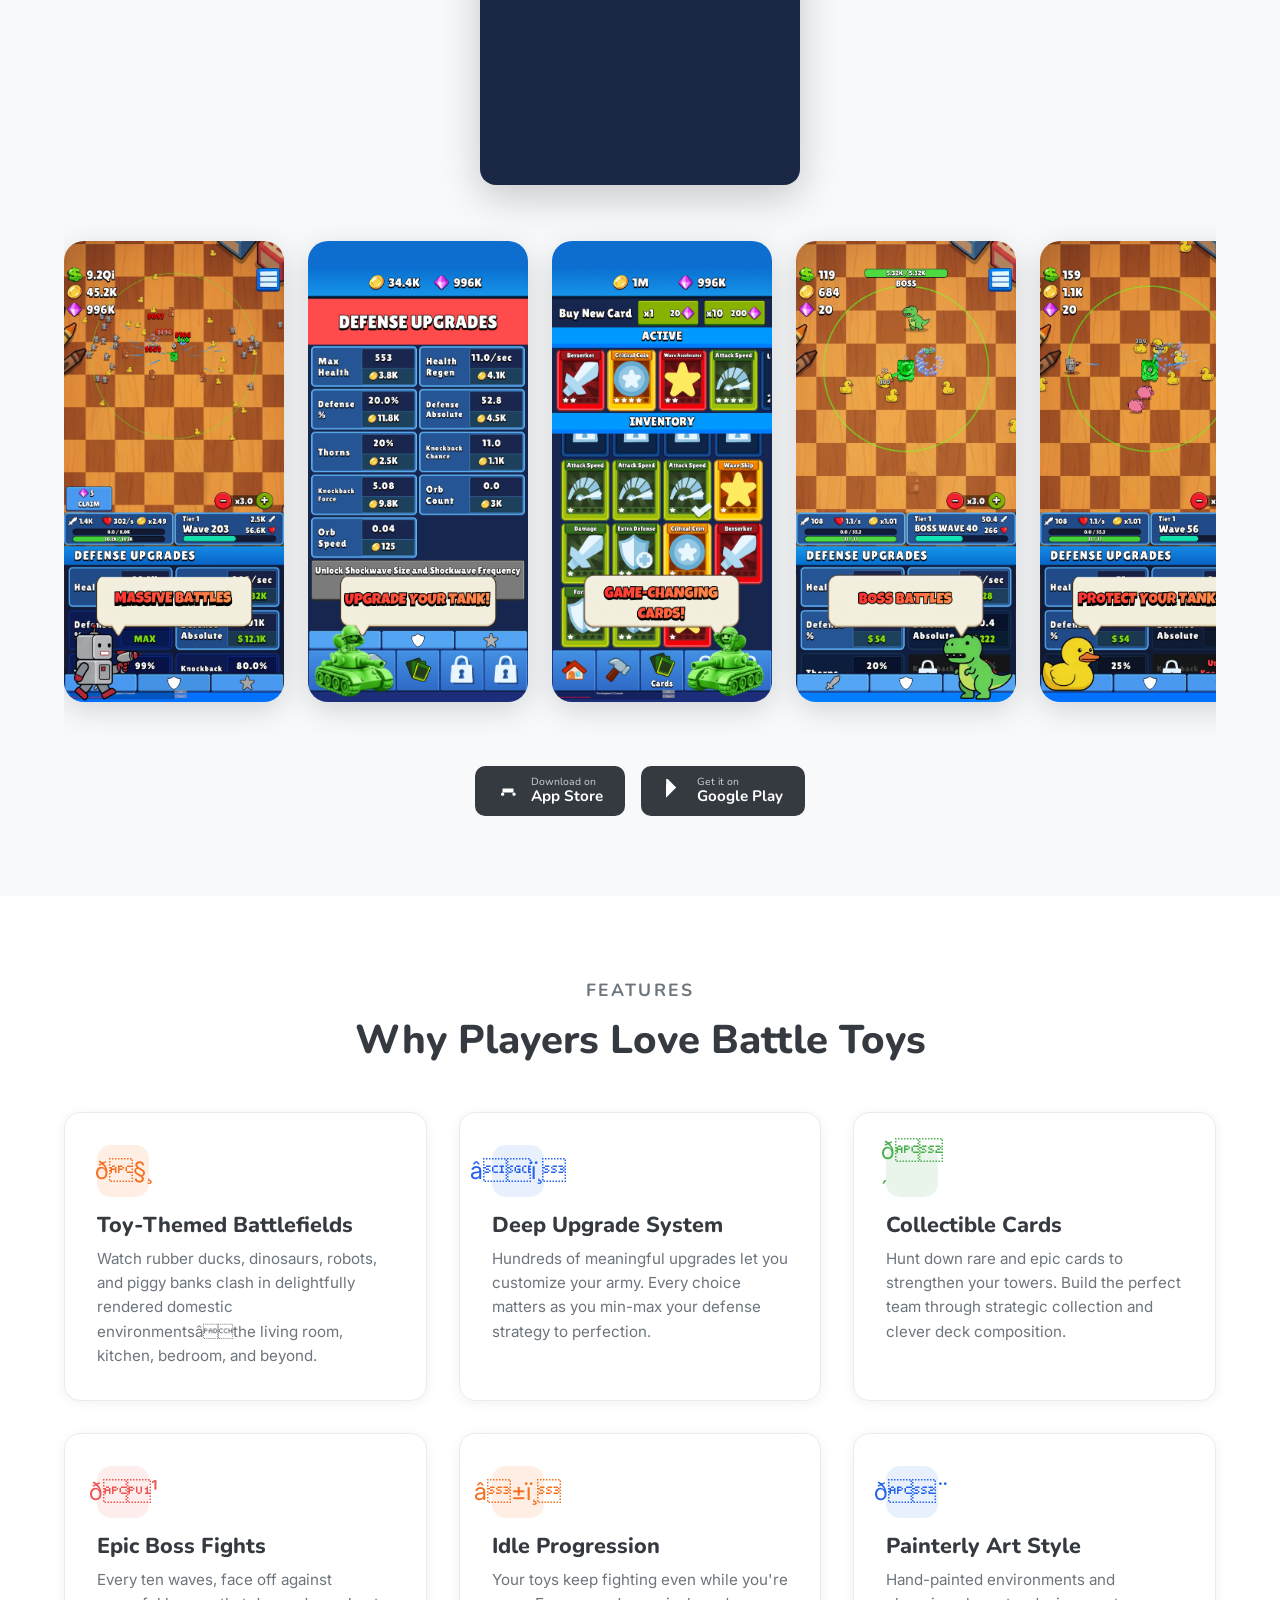
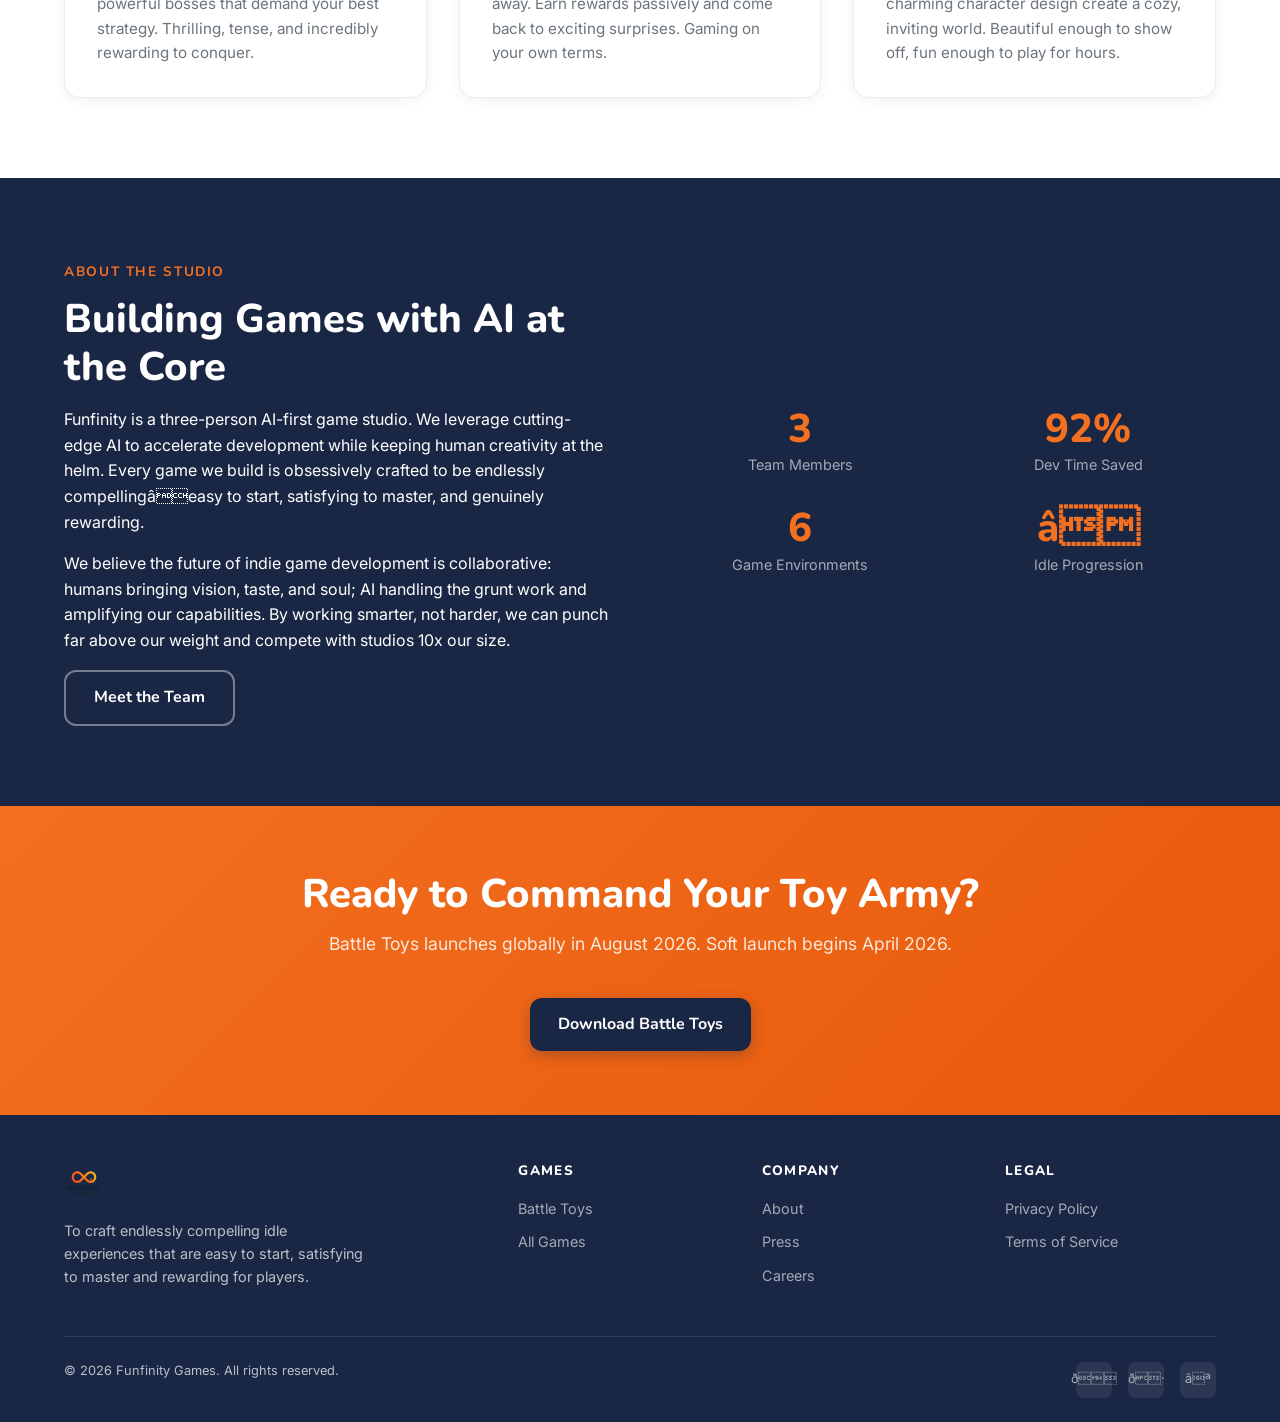
==== commit 4d6b8acb: "Add favicon link tags to index.html" ====
--- a/index.html
+++ b/index.html
@@ -2,12 +2,19 @@
 <html lang="en">
 <head>
   <meta charset="UTF-8">
+  <!-- Favicon -->
+  <link rel="icon" href="favicon.svg" type="image/svg+xml">
+  <link rel="icon" href="favicon.ico" sizes="any">
+  <link rel="icon" type="image/png" sizes="32x32" href="favicon-32x32.png">
+  <link rel="icon" type="image/png" sizes="16x16" href="favicon-16x16.png">
+  <link rel="apple-touch-icon" sizes="180x180" href="apple-touch-icon.png">
+
   <meta name="viewport" content="width=device-width, initial-scale=1.0">
-  <title>Funfinity Games — Battle Toys: Idle Tower Defense</title>
+  <title>Funfinity Games â Battle Toys: Idle Tower Defense</title>
   <meta name="description" content="Funfinity is an AI-first game studio building endlessly compelling idle games. Play Battle Toys, where childhood toys wage epic battles across your house.">
 
   <!-- Open Graph for social sharing -->
-  <meta property="og:title" content="Funfinity Games — Battle Toys: Idle Tower Defense">
+  <meta property="og:title" content="Funfinity Games â Battle Toys: Idle Tower Defense">
   <meta property="og:description" content="Funfinity is an AI-first game studio building endlessly compelling idle games. Play Battle Toys, where childhood toys wage epic battles across your house.">
   <meta property="og:type" content="website">
   <meta property="og:url" content="https://funfinity.games">
@@ -48,7 +55,7 @@
       <div class="hero-content">
         <div class="hero-text">
           <h1>Small Team.<br><span class="highlight">Big Games.</span></h1>
-          <p class="subtitle">We’re an AI-first studio crafting endlessly compelling idle experiences. Games that are easy to start, satisfying to master, and genuinely rewarding to play.</p>
+          <p class="subtitle">We're an AI-first studio crafting endlessly compelling idle experiences. Games that are easy to start, satisfying to master, and genuinely rewarding to play.</p>
           <div class="hero-buttons">
             <a href="battle-toys.html" class="btn btn-primary">Play Battle Toys</a>
             <a href="about.html" class="btn btn-outline">Learn More</a>
@@ -107,7 +114,7 @@
             <span class="store-name">App Store</span>
           </div>
         </a>
-        <a href="#" class="store-btn">
+        <a href="https://play.google.com/store/apps/details?id=com.funfinity.tower&gl=ca" class="store-btn">
           <svg viewBox="0 0 24 24" xmlns="http://www.w3.org/2000/svg">
             <path d="M3.2 5.5c-.1.1-.2.3-.2.5v12c0 .2.1.4.2.5l10-10-10-10zm10.8 10.5L6.5 19c-.4.2-.8 0-1-. 4L3.2 6.5c.2.5 1 1 1.3 1.2l7.7 7.3z"/>
           </svg>
@@ -130,37 +137,37 @@
 
       <div class="features-grid">
         <div class="feature-card">
-          <div class="feature-icon orange">🧸</div>
+          <div class="feature-icon orange">ð§¸</div>
           <h3>Toy-Themed Battlefields</h3>
-          <p>Watch rubber ducks, dinosaurs, robots, and piggy banks clash in delightfully rendered domestic environments—the living room, kitchen, bedroom, and beyond.</p>
-        </div>
-
-        <div class="feature-card">
-          <div class="feature-icon blue">⚙️</div>
+          <p>Watch rubber ducks, dinosaurs, robots, and piggy banks clash in delightfully rendered domestic environmentsâthe living room, kitchen, bedroom, and beyond.</p>
+        </div>
+
+        <div class="feature-card">
+          <div class="feature-icon blue">âï¸</div>
           <h3>Deep Upgrade System</h3>
           <p>Hundreds of meaningful upgrades let you customize your army. Every choice matters as you min-max your defense strategy to perfection.</p>
         </div>
 
         <div class="feature-card">
-          <div class="feature-icon green">🎴</div>
+          <div class="feature-icon green">ð´</div>
           <h3>Collectible Cards</h3>
           <p>Hunt down rare and epic cards to strengthen your towers. Build the perfect team through strategic collection and clever deck composition.</p>
         </div>
 
         <div class="feature-card">
-          <div class="feature-icon red">👹</div>
+          <div class="feature-icon red">ð¹</div>
           <h3>Epic Boss Fights</h3>
           <p>Every ten waves, face off against powerful bosses that demand your best strategy. Thrilling, tense, and incredibly rewarding to conquer.</p>
         </div>
 
         <div class="feature-card">
-          <div class="feature-icon orange">⏱️</div>
+          <div class="feature-icon orange">â±ï¸</div>
           <h3>Idle Progression</h3>
-          <p>Your toys keep fighting even while you’re away. Earn rewards passively and come back to exciting surprises. Gaming on your own terms.</p>
-        </div>
-
-        <div class="feature-card">
-          <div class="feature-icon blue">🎨</div>
+          <p>Your toys keep fighting even while you're away. Earn rewards passively and come back to exciting surprises. Gaming on your own terms.</p>
+        </div>
+
+        <div class="feature-card">
+          <div class="feature-icon blue">ð¨</div>
           <h3>Painterly Art Style</h3>
           <p>Hand-painted environments and charming character design create a cozy, inviting world. Beautiful enough to show off, fun enough to play for hours.</p>
         </div>
@@ -175,7 +182,7 @@
         <div>
           <p class="section-label">About the Studio</p>
           <h2>Building Games with AI at the Core</h2>
-          <p>Funfinity is a three-person AI-first game studio. We leverage cutting-edge AI to accelerate development while keeping human creativity at the helm. Every game we build is obsessively crafted to be endlessly compelling—easy to start, satisfying to master, and genuinely rewarding.</p>
+          <p>Funfinity is a three-person AI-first game studio. We leverage cutting-edge AI to accelerate development while keeping human creativity at the helm. Every game we build is obsessively crafted to be endlessly compellingâeasy to start, satisfying to master, and genuinely rewarding.</p>
           <p>We believe the future of indie game development is collaborative: humans bringing vision, taste, and soul; AI handling the grunt work and amplifying our capabilities. By working smarter, not harder, we can punch far above our weight and compete with studios 10x our size.</p>
           <a href="about.html" class="btn btn-outline">Meet the Team</a>
         </div>
@@ -194,7 +201,7 @@
             <div class="stat-label">Game Environments</div>
           </div>
           <div class="stat-item">
-            <div class="stat-number">∞</div>
+            <div class="stat-number">â</div>
             <div class="stat-label">Idle Progression</div>
           </div>
         </div>
@@ -249,9 +256,9 @@
       <div class="footer-bottom">
         <p>&copy; 2026 Funfinity Games. All rights reserved.</p>
         <div class="footer-social">
-          <a href="#" title="X / Twitter" aria-label="Follow on X">𝕏</a>
-          <a href="#" title="Instagram" aria-label="Follow on Instagram">📷</a>
-          <a href="#" title="TikTok" aria-label="Follow on TikTok">♪</a>
+          <a href="#" title="X / Twitter" aria-label="Follow on X">ð</a>
+          <a href="#" title="Instagram" aria-label="Follow on Instagram">ð·</a>
+          <a href="#" title="TikTok" aria-label="Follow on TikTok">âª</a>
         </div>
       </div>
     </div>
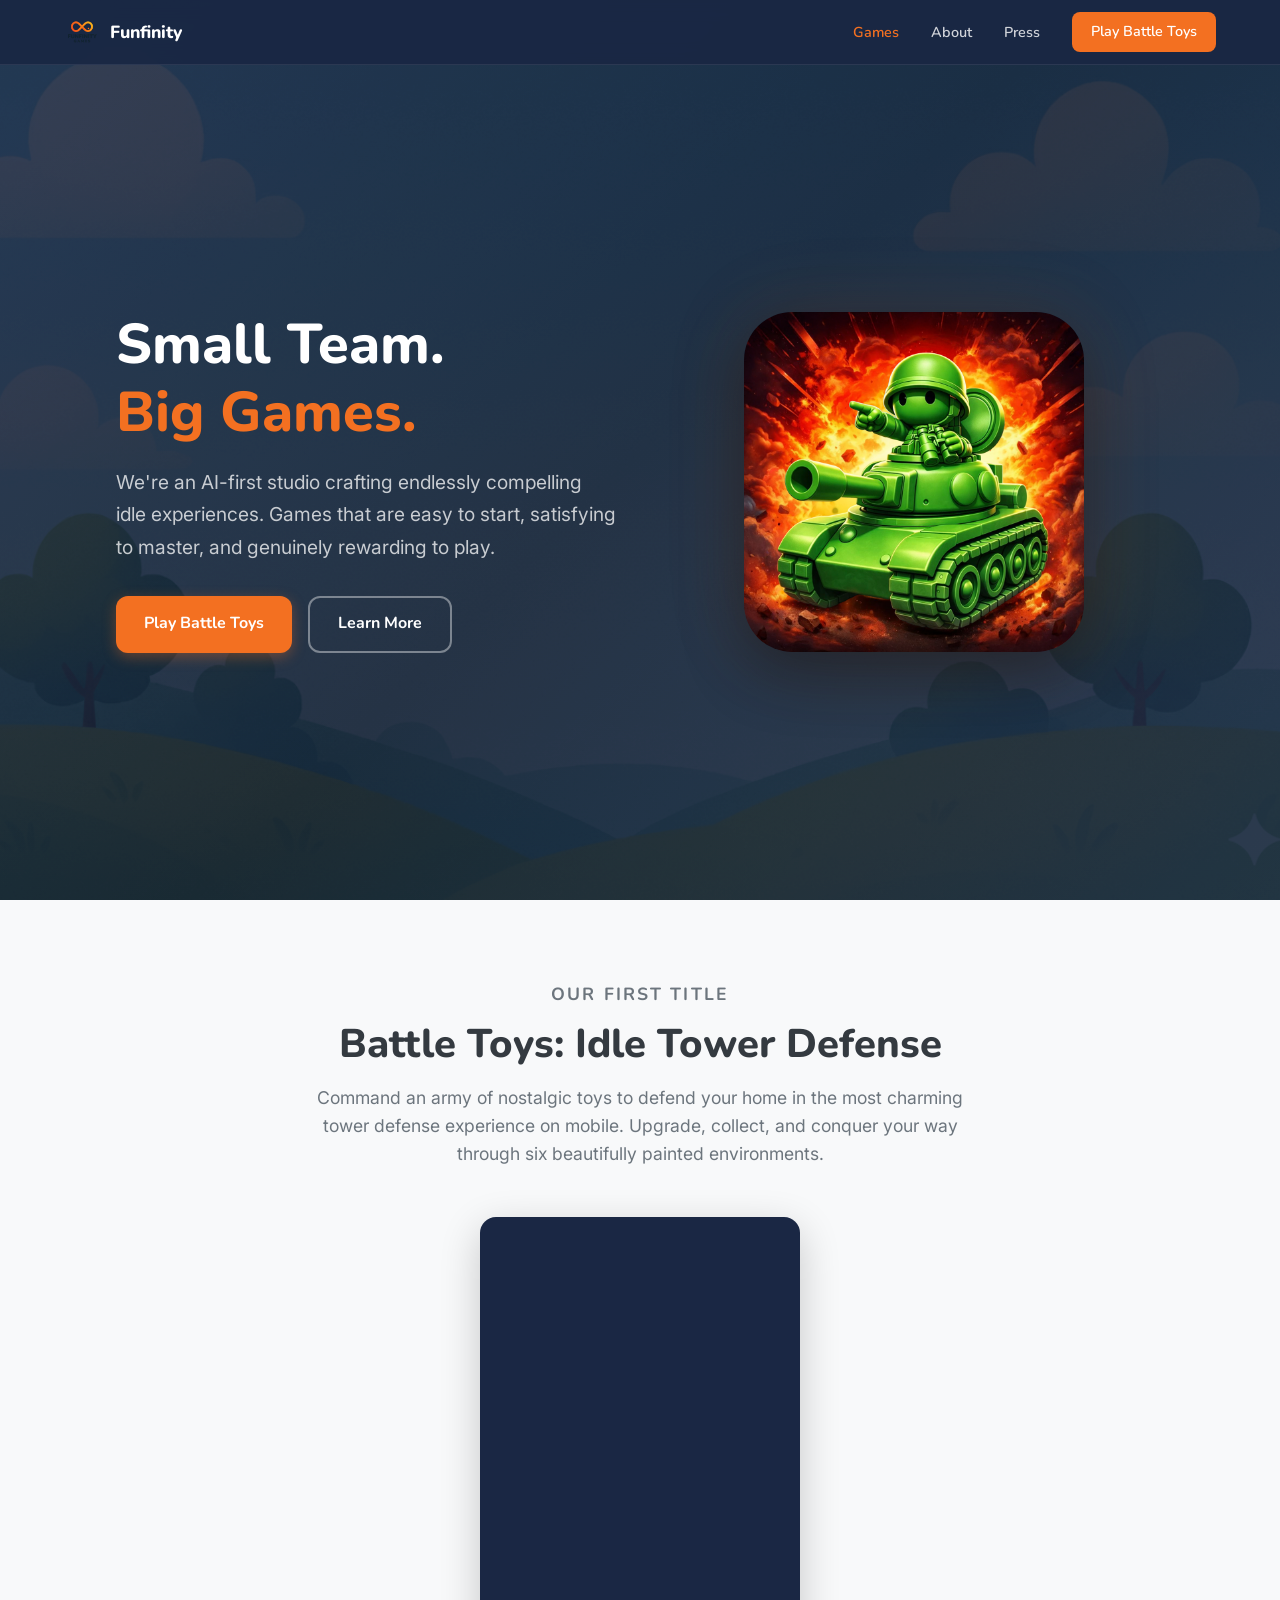
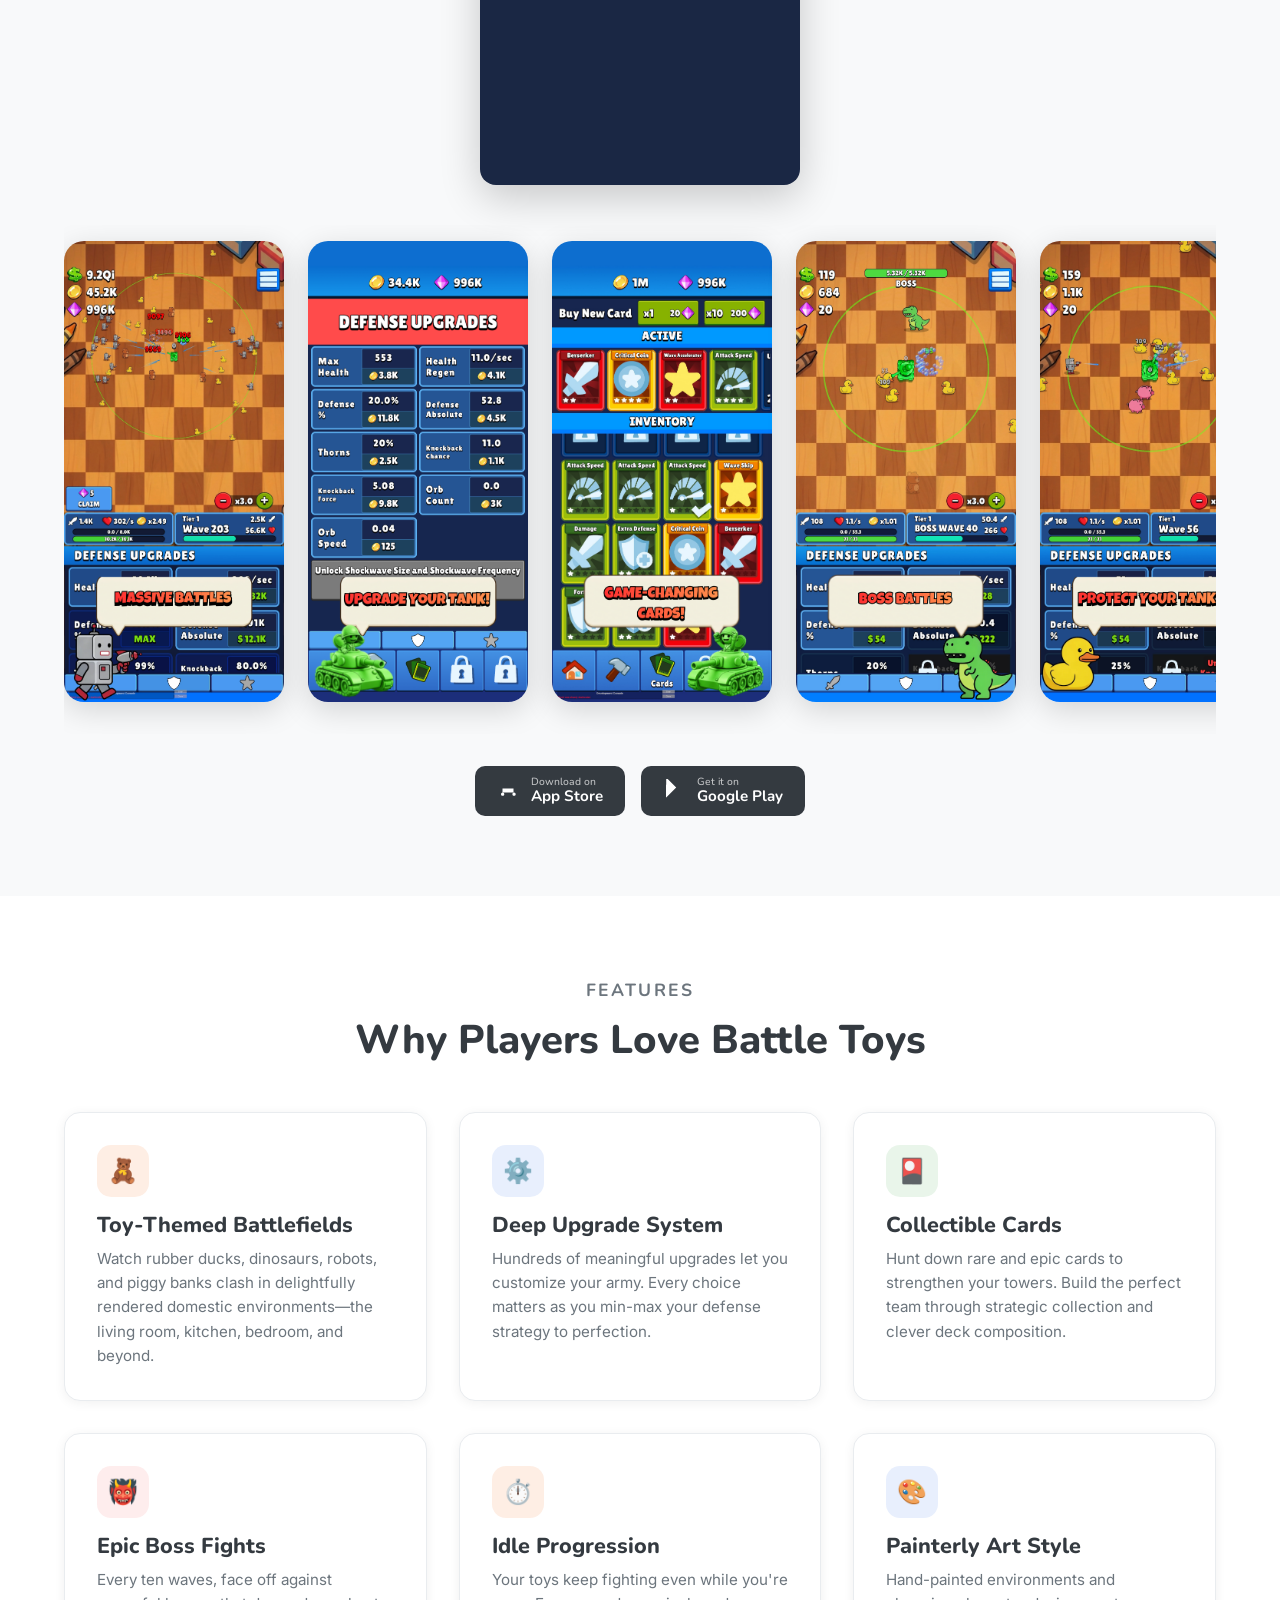
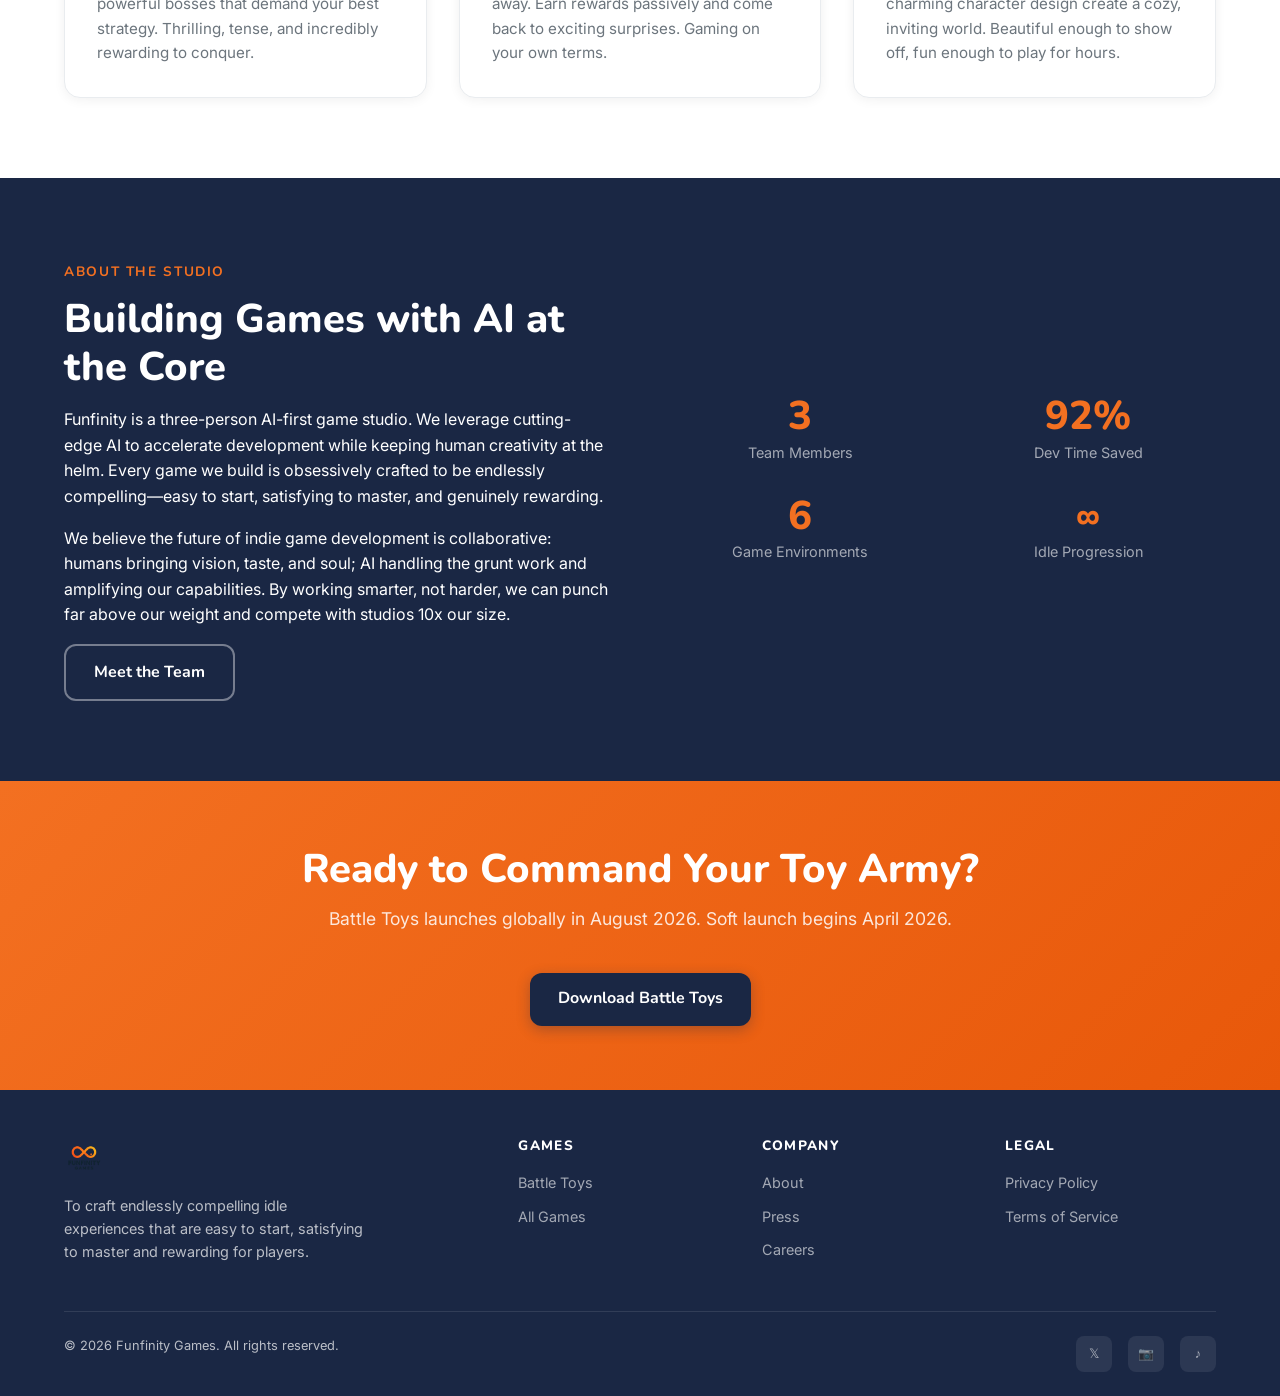
==== commit 0e07e616: "Fix character encoding: replace garbled emojis and em dashes with HTML entities" ====
--- a/index.html
+++ b/index.html
@@ -10,11 +10,11 @@
   <link rel="apple-touch-icon" sizes="180x180" href="apple-touch-icon.png">
 
   <meta name="viewport" content="width=device-width, initial-scale=1.0">
-  <title>Funfinity Games â Battle Toys: Idle Tower Defense</title>
+  <title>Funfinity Games &mdash; Battle Toys: Idle Tower Defense</title>
   <meta name="description" content="Funfinity is an AI-first game studio building endlessly compelling idle games. Play Battle Toys, where childhood toys wage epic battles across your house.">
 
   <!-- Open Graph for social sharing -->
-  <meta property="og:title" content="Funfinity Games â Battle Toys: Idle Tower Defense">
+  <meta property="og:title" content="Funfinity Games &mdash; Battle Toys: Idle Tower Defense">
   <meta property="og:description" content="Funfinity is an AI-first game studio building endlessly compelling idle games. Play Battle Toys, where childhood toys wage epic battles across your house.">
   <meta property="og:type" content="website">
   <meta property="og:url" content="https://funfinity.games">
@@ -137,37 +137,37 @@
 
       <div class="features-grid">
         <div class="feature-card">
-          <div class="feature-icon orange">ð§¸</div>
+          <div class="feature-icon orange">&#x1F9F8;</div>
           <h3>Toy-Themed Battlefields</h3>
-          <p>Watch rubber ducks, dinosaurs, robots, and piggy banks clash in delightfully rendered domestic environmentsâthe living room, kitchen, bedroom, and beyond.</p>
-        </div>
-
-        <div class="feature-card">
-          <div class="feature-icon blue">âï¸</div>
+          <p>Watch rubber ducks, dinosaurs, robots, and piggy banks clash in delightfully rendered domestic environments&mdash;the living room, kitchen, bedroom, and beyond.</p>
+        </div>
+
+        <div class="feature-card">
+          <div class="feature-icon blue">&#x2699;&#xFE0F;</div>
           <h3>Deep Upgrade System</h3>
           <p>Hundreds of meaningful upgrades let you customize your army. Every choice matters as you min-max your defense strategy to perfection.</p>
         </div>
 
         <div class="feature-card">
-          <div class="feature-icon green">ð´</div>
+          <div class="feature-icon green">&#x1F3B4;</div>
           <h3>Collectible Cards</h3>
           <p>Hunt down rare and epic cards to strengthen your towers. Build the perfect team through strategic collection and clever deck composition.</p>
         </div>
 
         <div class="feature-card">
-          <div class="feature-icon red">ð¹</div>
+          <div class="feature-icon red">&#x1F479;</div>
           <h3>Epic Boss Fights</h3>
           <p>Every ten waves, face off against powerful bosses that demand your best strategy. Thrilling, tense, and incredibly rewarding to conquer.</p>
         </div>
 
         <div class="feature-card">
-          <div class="feature-icon orange">â±ï¸</div>
+          <div class="feature-icon orange">&#x23F1;&#xFE0F;</div>
           <h3>Idle Progression</h3>
           <p>Your toys keep fighting even while you're away. Earn rewards passively and come back to exciting surprises. Gaming on your own terms.</p>
         </div>
 
         <div class="feature-card">
-          <div class="feature-icon blue">ð¨</div>
+          <div class="feature-icon blue">&#x1F3A8;</div>
           <h3>Painterly Art Style</h3>
           <p>Hand-painted environments and charming character design create a cozy, inviting world. Beautiful enough to show off, fun enough to play for hours.</p>
         </div>
@@ -182,7 +182,7 @@
         <div>
           <p class="section-label">About the Studio</p>
           <h2>Building Games with AI at the Core</h2>
-          <p>Funfinity is a three-person AI-first game studio. We leverage cutting-edge AI to accelerate development while keeping human creativity at the helm. Every game we build is obsessively crafted to be endlessly compellingâeasy to start, satisfying to master, and genuinely rewarding.</p>
+          <p>Funfinity is a three-person AI-first game studio. We leverage cutting-edge AI to accelerate development while keeping human creativity at the helm. Every game we build is obsessively crafted to be endlessly compelling&mdash;easy to start, satisfying to master, and genuinely rewarding.</p>
           <p>We believe the future of indie game development is collaborative: humans bringing vision, taste, and soul; AI handling the grunt work and amplifying our capabilities. By working smarter, not harder, we can punch far above our weight and compete with studios 10x our size.</p>
           <a href="about.html" class="btn btn-outline">Meet the Team</a>
         </div>
@@ -201,7 +201,7 @@
             <div class="stat-label">Game Environments</div>
           </div>
           <div class="stat-item">
-            <div class="stat-number">â</div>
+            <div class="stat-number">&#x221E;</div>
             <div class="stat-label">Idle Progression</div>
           </div>
         </div>
@@ -256,9 +256,9 @@
       <div class="footer-bottom">
         <p>&copy; 2026 Funfinity Games. All rights reserved.</p>
         <div class="footer-social">
-          <a href="#" title="X / Twitter" aria-label="Follow on X">ð</a>
-          <a href="#" title="Instagram" aria-label="Follow on Instagram">ð·</a>
-          <a href="#" title="TikTok" aria-label="Follow on TikTok">âª</a>
+          <a href="#" title="X / Twitter" aria-label="Follow on X">&#x1D54F;</a>
+          <a href="#" title="Instagram" aria-label="Follow on Instagram">&#x1F4F7;</a>
+          <a href="#" title="TikTok" aria-label="Follow on TikTok">&#x266A;</a>
         </div>
       </div>
     </div>
